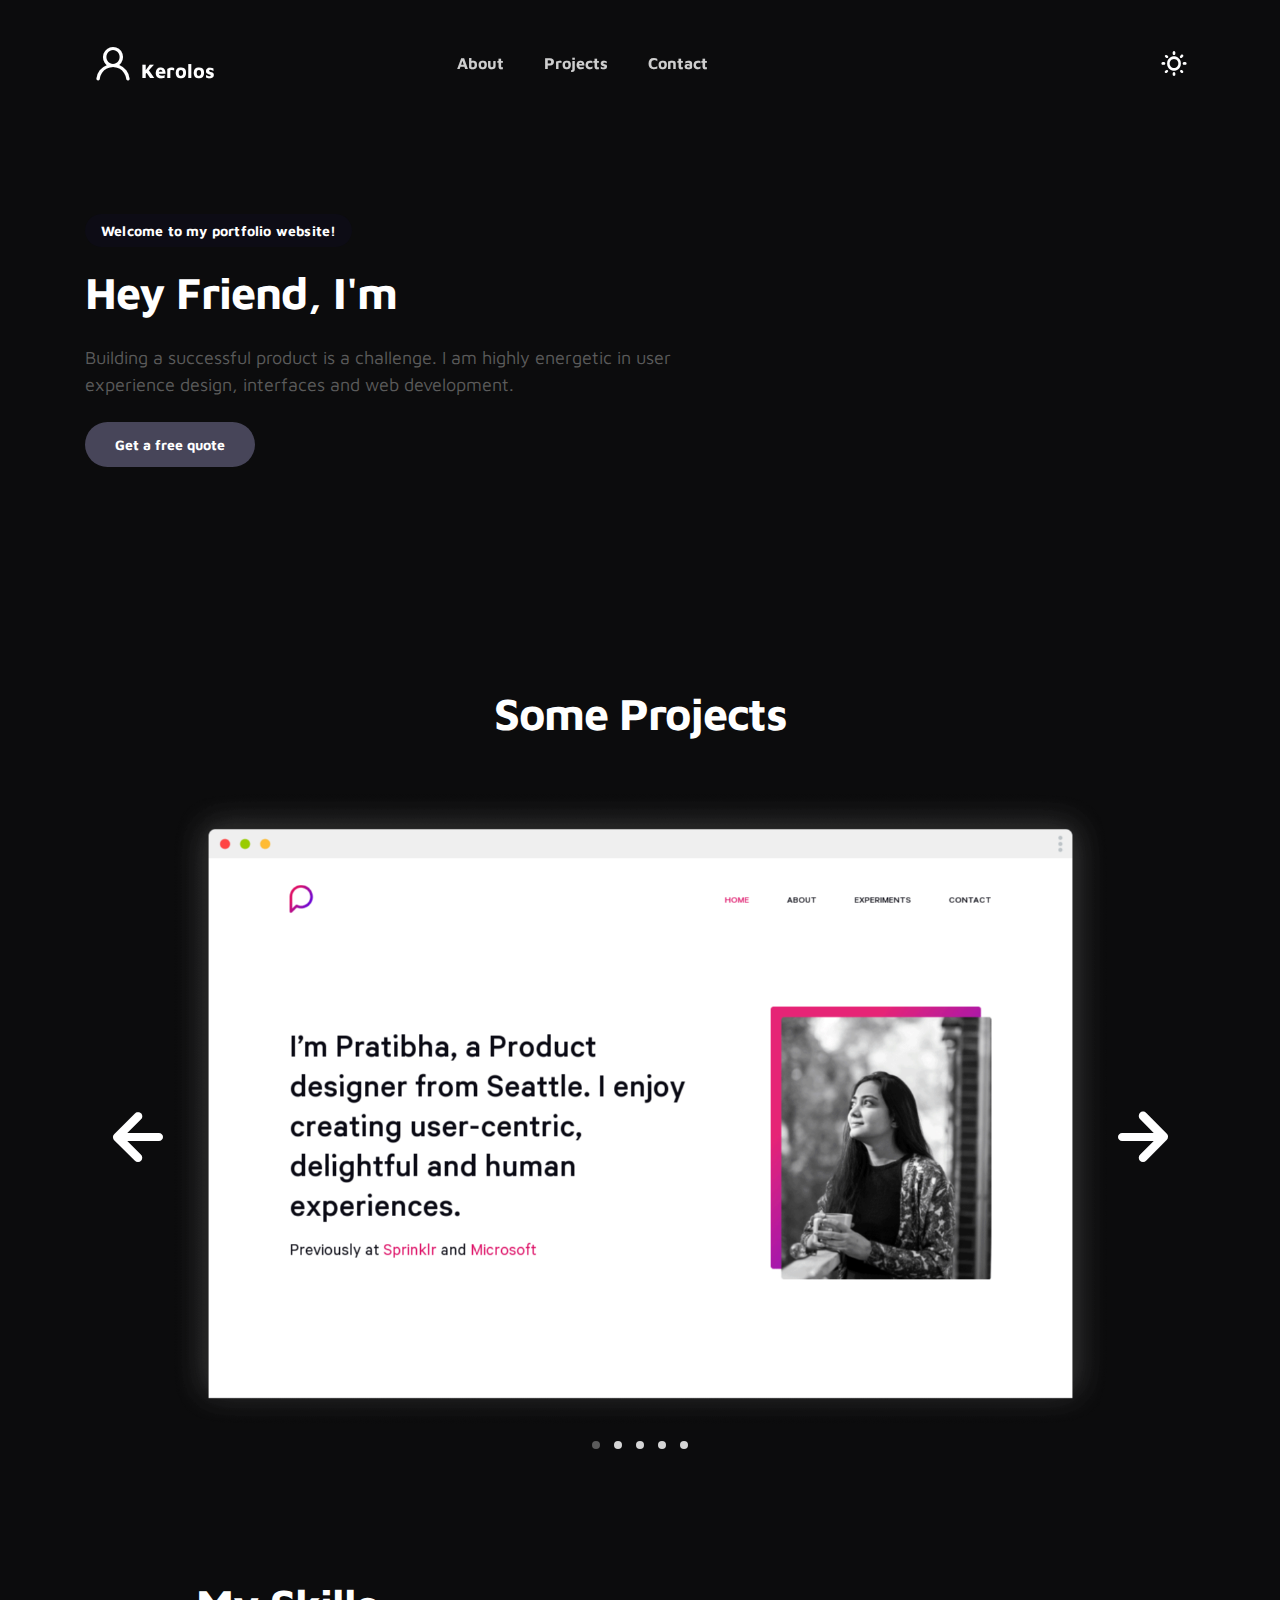
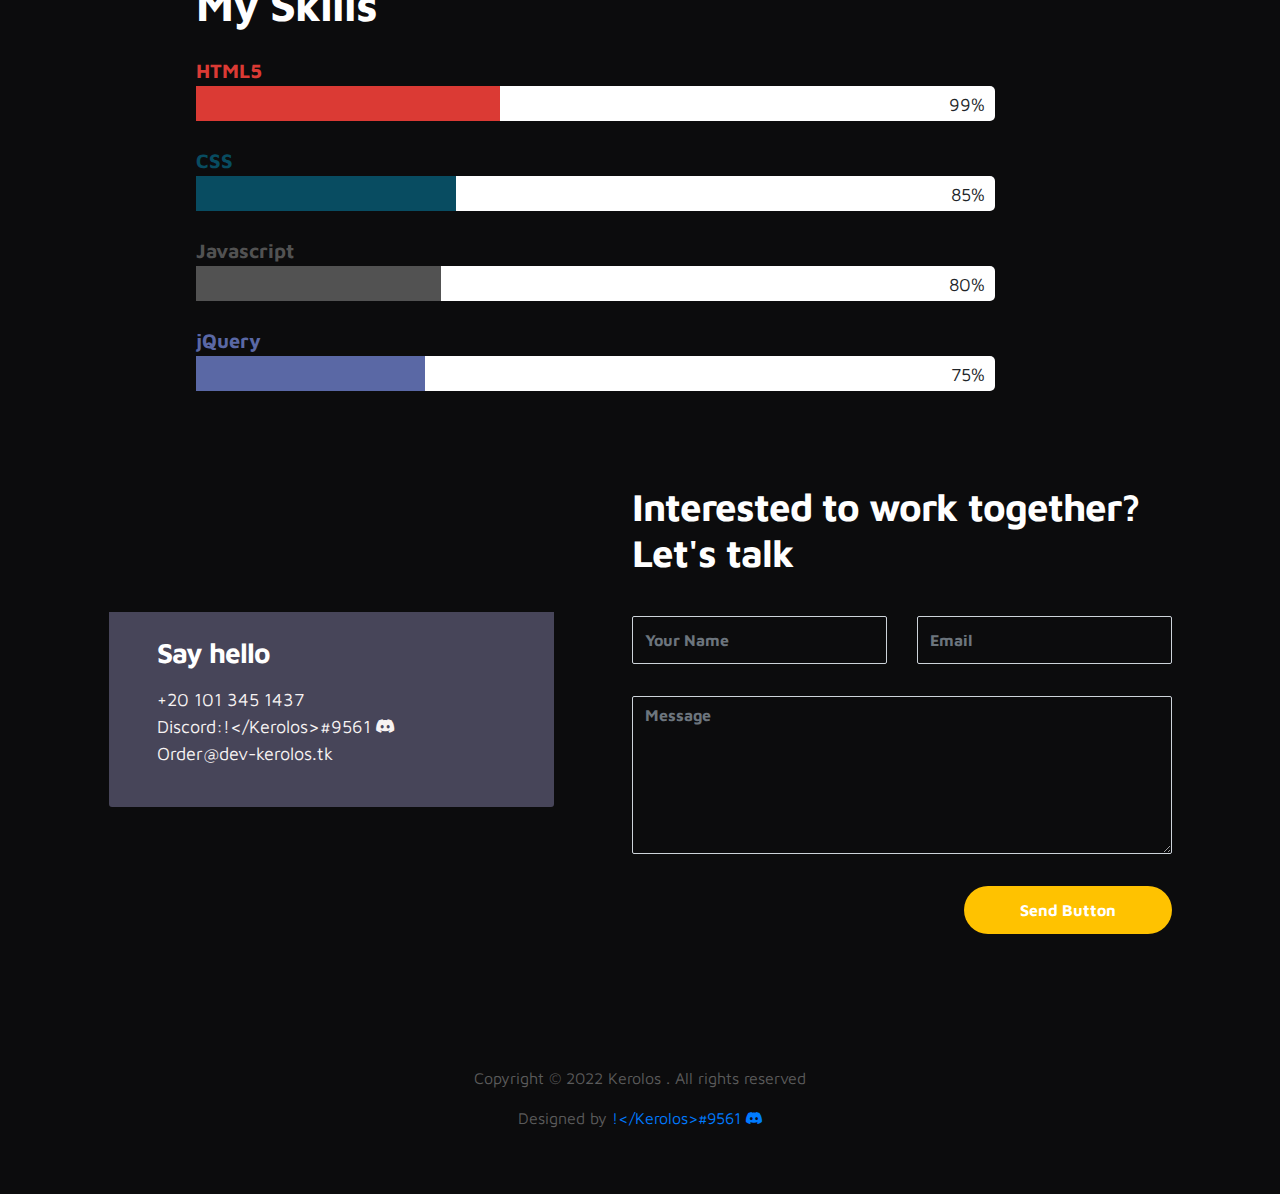
==== index.html @ 307e4003 "Add files via upload" ====
<!doctype html>
<html lang="en">

  <head>
    <meta charset="utf-8">
    <meta name="viewport" content="width=device-width, initial-scale=1, shrink-to-fit=no">
    <meta name="description" content="">
    <meta name="author" content="">

    <title>Dev | kerolos</title>

    <link rel="stylesheet" href="css/bootstrap.min.css">
    <link rel="stylesheet" href="css/unicons.css">
    <link rel="stylesheet" href="css/owl.carousel.min.css">
    <link rel="stylesheet" href="css/owl.theme.default.min.css">
    <link rel="stylesheet" href="https://cdn.jsdelivr.net/npm/bootstrap-icons@1.8.1/font/bootstrap-icons.css">

    <!-- MAIN STYLE -->
    <link rel="stylesheet" href="css/tooplate-style.css">

    <!--

Tooplate 2115 Marvel

https://www.tooplate.com/view/2115-marvel

-->
  </head>

  <body class="dark-mode">

    <!-- MENU -->
    <nav class="navbar navbar-expand-sm navbar-light">
      <div class="container">
        <a class="navbar-brand" href="index.html"><i class='uil uil-user'></i><span>Kerolos</span></a>

        <button class="navbar-toggler" type="button" data-toggle="collapse" data-target="#navbarNav"
          aria-controls="navbarNav" aria-expanded="false" aria-label="Toggle navigation">
          <span class="navbar-toggler-icon"></span>
          <span class="navbar-toggler-icon"></span>
          <span class="navbar-toggler-icon"></span>
        </button>

        <div class="collapse navbar-collapse" id="navbarNav">
          <ul class="navbar-nav mx-auto">
            <li class="nav-item">
              <a href="#about" class="nav-link"><span data-hover="About">About</span></a>
            </li>
            <li class="nav-item">
              <a href="#project" class="nav-link"><span data-hover="Projects">Projects</span></a>
            </li>
            <li class="nav-item">
              <a href="#contact" class="nav-link"><span data-hover="Contact">Contact</span></a>
            </li>
          </ul>

          <ul class="navbar-nav ml-lg-auto">
            <div class="ml-lg-4">
              <div class="color-mode d-lg-flex justify-content-center align-items-center">
                <i class="color-mode-icon active"></i>

              </div>
            </div>
          </ul>
        </div>
      </div>
    </nav>

    <!-- ABOUT -->
    <section class="about full-screen d-lg-flex justify-content-center align-items-center" id="about">
      <div class="container">
        <div class="row">

          <div class="col-lg-7 col-md-12 col-12 d-flex align-items-center">
            <div class="about-text">
              <small class="small-text">Welcome to <span class="mobile-block">my portfolio website!</span></small>
              <h1 class="animated animated-text">
                <span class="mr-2">Hey Friend, I'm</span>
                <div class="animated-info">
                  <span class="animated-item">Kerolos</span>
                  <span class="animated-item">Web Designer</span>
                  <span class="animated-item">UI Specialist</span>
                </div>
              </h1>

              <p>Building a successful product is a challenge. I am highly energetic in user experience design,
                interfaces and web development.</p>

              <div class="custom-btn-group mt-4">
                <a hidden href="#" class="btn mr-lg-2 custom-btn"><i class='uil uil-file-alt'></i> Download Resume</a>
                <a href="#contact" class="btn custom-btn custom-btn-bg custom-btn-link">Get a free quote</a>
              </div>
            </div>
          </div>

          <div class="col-lg-5 col-md-12 col-12">
            <div class="about-image svg">
              <img hidden src="images/undraw/undraw_software_engineer_lvl5.svg" class="img-fluid" alt="svg image">
            </div>
          </div>

        </div>
      </div>
    </section>

    <!-- PROJECTS -->
    <section class="project py-5" id="project">
      <div class="container">

        <div class="row">
          <div class="col-lg-11 text-center mx-auto col-12">

            <div class="col-lg-8 mx-auto">
              <h1>Some Projects </h1>
            </div>

            <div class="owl-carousel owl-theme">
              <div class="item">
                <div class="project-info">
                  <img src="images/project/project-image01.png" class="img-fluid" alt="project image">
                </div>
              </div>

              <div class="item">
                <div class="project-info">
                  <img src="images/project/project-image02.png" class="img-fluid" alt="project image">
                </div>
              </div>

              <div class="item">
                <div class="project-info">
                  <img src="images/project/project-image03.png" class="img-fluid" alt="project image">
                </div>
              </div>

              <div class="item">
                <div class="project-info">
                  <img src="images/project/project-image04.png" class="img-fluid" alt="project image">
                </div>
              </div>

              <div class="item">
                <div class="project-info">
                  <img src="images/project/project-image05.png" class="img-fluid" alt="project image">
                </div>
              </div>
            </div>

          </div>
        </div>
      </div>
    </section>

    <!-- FEATURES -->

    <!--STATS-->
    <div class="container">
      <h1 class="my-skills center" id="Skills">My Skills</h1>
      <div class="bar-1">
        <div class="title">HTML5</div>
        <div class="bar" data-width="99%">
          <div class="bar-inner">

          </div>
          <div class="bar-percent">99%</div>
        </div>
      </div>
      <div class="bar-1">
        <div class="title" style="color: #084c61;">CSS</div>
        <div class="bar" data-width="85%">
          <div class="bar-inner" style="background: #084c61;">

          </div>
          <div class="bar-percent">85%</div>
        </div>

      </div>
      <div class="bar-1">
        <div class="title" style="color: #525252;">Javascript</div>
        <div class="bar" data-width="80%">
          <div class="bar-inner" style="background: #525252;">

          </div>
          <div class="bar-percent">80%</div>
        </div>
      </div>
      <div class="bar-1">
        <div class="title" style="color: #5a68a5">jQuery</div>
        <div class="bar" data-width="75%">
          <div class="bar-inner" style="background: #5a68a5;">

          </div>
          <div class="bar-percent">75%</div>
        </div>
      </div>
    </div>


    <!-- CONTACT -->
    <section class="contact py-5" id="contact">
      <div class="container">
        <div class="row" id="fixed">

          <div class="col-lg-5 mr-lg-5 col-12">
            <div class="google-map w-100" hidden>
              <iframe
                src="https://www.google.com/maps/embed?pb=!1m18!1m12!1m3!1d12088.558402180099!2d-73.99373482142036!3d40.75895421922642!2m3!1f0!2f0!3f0!3m2!1i1024!2i768!4f13.1!3m3!1m2!1s0x89c25855b8fb3083%3A0xa0f9aef176042a5c!2sTheater+District%2C+New+York%2C+NY%2C+USA!5e0!3m2!1sen!2smm!4v1549875377188"
                width="400" height="300" frameborder="0" style="border:0" allowfullscreen></iframe>
            </div>

            <div class="contact-info d-flex justify-content-between align-items-center py-4 px-lg-5">
              <div class="contact-info-item">
                <h3 class="mb-3 text-white">Say hello</h3>
                <p class="footer-text mb-0">+20 101 345 1437</p>
                <p class="footer-text mb-0">Discord:!&lt;/Kerolos&gt;#9561 <a href="#footer"><i
                      class="bi bi-discord"></i></a>
                </p>
                <p><a href="mailto:Order@dev-kerolos.tk">Order@dev-kerolos.tk</a></p>
              </div>

              <ul class="social-links" hidden>
                <li><a href="#" class="uil uil-dribbble" data-toggle="tooltip" data-placement="left"
                    title="Dribbble"></a></li>
                <li><a href="#" class="uil uil-instagram" data-toggle="tooltip" data-placement="left"
                    title="Instagram"></a></li>
                <li><a href="#" class="uil uil-youtube" data-toggle="tooltip" data-placement="left" title="Youtube"></a>
                </li>
              </ul>
            </div>
          </div>

          <div class="col-lg-6 col-12">
            <div class="contact-form">
              <h2 class="mb-4">Interested to work together? Let's talk</h2>

              <form action="" method="get">
                <div class="row">
                  <div class="col-lg-6 col-12">
                    <input type="text" class="form-control" name="name" placeholder="Your Name" id="name">
                  </div>

                  <div class="col-lg-6 col-12">
                    <input type="email" class="form-control" name="email" placeholder="Email" id="email">
                  </div>

                  <div class="col-12">
                    <textarea name="message" rows="6" class="form-control" id="message"
                      placeholder="Message"></textarea>
                  </div>

                  <div class="ml-lg-auto col-lg-5 col-12">
                    <input type="submit" class="form-control submit-btn" value="Send Button">
                  </div>
                </div>
              </form>
            </div>
          </div>

        </div>
      </div>
    </section>

    <!-- FOOTER -->
    <footer class="footer py-5" id="footer">
      <div class="container">
        <div class="row">

          <div class="col-lg-12 col-12">
            <p class="copyright-text text-center">Copyright &copy; 2022 Kerolos . All rights reserved</p>
            <p title="Discord" class="copyright-text text-center">Designed by <a rel="nofollow" class="copy"
                href="#Skills">!&lt;/Kerolos&gt;#9561 <i class="bi bi-discord"></i> </a></p>

          </div>

        </div>
      </div>
    </footer>

    <script src="js/jquery-3.3.1.min.js"></script>
    <script src="js/popper.min.js"></script>
    <script src="js/bootstrap.min.js"></script>
    <script src="js/Headroom.js"></script>
    <script src="js/jQuery.headroom.js"></script>
    <script src="js/owl.carousel.min.js"></script>
    <script src="js/smoothscroll.js"></script>
    <script src="js/custom.js"></script>

  </body>

</html>
---- css/unicons.css ----
@font-face {
  font-family: 'unicons';
  src: url('../font/unicons.eot?42479262');
  src: url('../font/unicons.eot?42479262#iefix') format('embedded-opentype'),
       url('../font/unicons.woff2?42479262') format('woff2'),
       url('../font/unicons.woff?42479262') format('woff'),
       url('../font/unicons.ttf?42479262') format('truetype'),
       url('../font/unicons.svg?42479262#unicons') format('svg');
  font-weight: normal;
  font-style: normal;
}
/* Chrome hack: SVG is rendered more smooth in Windozze. 100% magic, uncomment if you need it. */
/* Note, that will break hinting! In other OS-es font will be not as sharp as it could be */
/*
@media screen and (-webkit-min-device-pixel-ratio:0) {
  @font-face {
    font-family: 'unicons';
    src: url('../font/unicons.svg?42479262#unicons') format('svg');
  }
}
*/
 
 [class^="uil-"]:before, [class*=" uil-"]:before {
  font-family: "unicons";
  font-style: normal;
  font-weight: normal;
  speak: none;
 
  display: inline-block;
  text-decoration: inherit;
  width: 1em;
  margin-right: .2em;
  text-align: center;
  /* opacity: .8; */
 
  /* For safety - reset parent styles, that can break glyph codes*/
  font-variant: normal;
  text-transform: none;
 
  /* fix buttons height, for twitter bootstrap */
  line-height: 1em;
 
  /* Animation center compensation - margins should be symmetric */
  /* remove if not needed */
  margin-left: .2em;
 
  /* you can be more comfortable with increased icons size */
  /* font-size: 120%; */
 
  /* Font smoothing. That was taken from TWBS */
  -webkit-font-smoothing: antialiased;
  -moz-osx-font-smoothing: grayscale;
 
  /* Uncomment for 3D effect */
  /* text-shadow: 1px 1px 1px rgba(127, 127, 127, 0.3); */
}
 
.uil-abacus:before { content: '\e800'; } /* '' */
.uil-accessible-icon-alt:before { content: '\e801'; } /* '' */
.uil-adjust-alt:before { content: '\e802'; } /* '' */
.uil-adjust-circle:before { content: '\e803'; } /* '' */
.uil-adjust-half:before { content: '\e804'; } /* '' */
.uil-adjust:before { content: '\e805'; } /* '' */
.uil-airplay:before { content: '\e806'; } /* '' */
.uil-align-alt:before { content: '\e807'; } /* '' */
.uil-align-center-alt:before { content: '\e808'; } /* '' */
.uil-align-center-h:before { content: '\e809'; } /* '' */
.uil-align-center-justify:before { content: '\e80a'; } /* '' */
.uil-align-center-v:before { content: '\e80b'; } /* '' */
.uil-align-center:before { content: '\e80c'; } /* '' */
.uil-align-justify:before { content: '\e80d'; } /* '' */
.uil-align-left-justify:before { content: '\e80e'; } /* '' */
.uil-align-left:before { content: '\e80f'; } /* '' */
.uil-align-letter-right:before { content: '\e810'; } /* '' */
.uil-align-right-justify:before { content: '\e811'; } /* '' */
.uil-align-right:before { content: '\e812'; } /* '' */
.uil-align:before { content: '\e813'; } /* '' */
.uil-ambulance:before { content: '\e814'; } /* '' */
.uil-analysis:before { content: '\e815'; } /* '' */
.uil-analytics:before { content: '\e816'; } /* '' */
.uil-anchor:before { content: '\e817'; } /* '' */
.uil-android-phone-slash:before { content: '\e818'; } /* '' */
.uil-angle-double-down:before { content: '\e819'; } /* '' */
.uil-angle-double-left:before { content: '\e81a'; } /* '' */
.uil-angle-double-right:before { content: '\e81b'; } /* '' */
.uil-angle-double-up:before { content: '\e81c'; } /* '' */
.uil-angle-down:before { content: '\e81d'; } /* '' */
.uil-angle-left:before { content: '\e81e'; } /* '' */
.uil-angle-right-b:before { content: '\e81f'; } /* '' */
.uil-angle-right:before { content: '\e820'; } /* '' */
.uil-angle-up:before { content: '\e821'; } /* '' */
.uil-annoyed-alt:before { content: '\e822'; } /* '' */
.uil-annoyed:before { content: '\e823'; } /* '' */
.uil-apps:before { content: '\e824'; } /* '' */
.uil-archive-alt:before { content: '\e825'; } /* '' */
.uil-archive:before { content: '\e826'; } /* '' */
.uil-arrow-break:before { content: '\e827'; } /* '' */
.uil-arrow-circle-down:before { content: '\e828'; } /* '' */
.uil-arrow-circle-left:before { content: '\e829'; } /* '' */
.uil-arrow-circle-right:before { content: '\e82a'; } /* '' */
.uil-arrow-circle-up:before { content: '\e82b'; } /* '' */
.uil-arrow-compress-h:before { content: '\e82c'; } /* '' */
.uil-arrow-down-left:before { content: '\e82d'; } /* '' */
.uil-arrow-down-right:before { content: '\e82e'; } /* '' */
.uil-arrow-down:before { content: '\e82f'; } /* '' */
.uil-arrow-from-right:before { content: '\e830'; } /* '' */
.uil-arrow-from-top:before { content: '\e831'; } /* '' */
.uil-arrow-growth:before { content: '\e832'; } /* '' */
.uil-arrow-left:before { content: '\e833'; } /* '' */
.uil-arrow-random:before { content: '\e834'; } /* '' */
.uil-arrow-resize-diagonal:before { content: '\e835'; } /* '' */
.uil-arrow-right:before { content: '\e836'; } /* '' */
.uil-arrow-to-bottom:before { content: '\e837'; } /* '' */
.uil-arrow-to-right:before { content: '\e838'; } /* '' */
.uil-arrow-up-left:before { content: '\e839'; } /* '' */
.uil-arrow-up-right:before { content: '\e83a'; } /* '' */
.uil-arrow-up:before { content: '\e83b'; } /* '' */
.uil-arrows-h-alt:before { content: '\e83c'; } /* '' */
.uil-arrows-h:before { content: '\e83d'; } /* '' */
.uil-arrows-left-down:before { content: '\e83e'; } /* '' */
.uil-arrows-maximize:before { content: '\e83f'; } /* '' */
.uil-arrows-merge:before { content: '\e840'; } /* '' */
.uil-arrows-resize-h:before { content: '\e841'; } /* '' */
.uil-arrows-resize-v:before { content: '\e842'; } /* '' */
.uil-arrows-resize:before { content: '\e843'; } /* '' */
.uil-arrows-right-down:before { content: '\e844'; } /* '' */
.uil-arrows-shrink-h:before { content: '\e845'; } /* '' */
.uil-arrows-shrink-v:before { content: '\e846'; } /* '' */
.uil-arrows-up-right:before { content: '\e847'; } /* '' */
.uil-arrows-v-alt:before { content: '\e848'; } /* '' */
.uil-arrows-v:before { content: '\e849'; } /* '' */
.uil-at:before { content: '\e84a'; } /* '' */
.uil-atm-card:before { content: '\e84b'; } /* '' */
.uil-atom:before { content: '\e84c'; } /* '' */
.uil-auto-flash:before { content: '\e84d'; } /* '' */
.uil-award-alt:before { content: '\e84e'; } /* '' */
.uil-award:before { content: '\e84f'; } /* '' */
.uil-baby-carriage:before { content: '\e850'; } /* '' */
.uil-backpack:before { content: '\e851'; } /* '' */
.uil-backspace:before { content: '\e852'; } /* '' */
.uil-backward:before { content: '\e853'; } /* '' */
.uil-bag-alt:before { content: '\e854'; } /* '' */
.uil-bag-slash:before { content: '\e855'; } /* '' */
.uil-bag:before { content: '\e856'; } /* '' */
.uil-ball:before { content: '\e857'; } /* '' */
.uil-ban:before { content: '\e858'; } /* '' */
.uil-bars:before { content: '\e859'; } /* '' */
.uil-basketball-hoop:before { content: '\e85a'; } /* '' */
.uil-basketball:before { content: '\e85b'; } /* '' */
.uil-battery-bolt:before { content: '\e85c'; } /* '' */
.uil-battery-empty:before { content: '\e85d'; } /* '' */
.uil-bed-double:before { content: '\e85e'; } /* '' */
.uil-bed:before { content: '\e85f'; } /* '' */
.uil-bell-school:before { content: '\e860'; } /* '' */
.uil-bell-slash:before { content: '\e861'; } /* '' */
.uil-bill:before { content: '\e862'; } /* '' */
.uil-bitcoin-circle:before { content: '\e863'; } /* '' */
.uil-bitcoin:before { content: '\e864'; } /* '' */
.uil-bluetooth-b:before { content: '\e865'; } /* '' */
.uil-bolt-alt:before { content: '\e866'; } /* '' */
.uil-bolt-slash:before { content: '\e867'; } /* '' */
.uil-bolt:before { content: '\e868'; } /* '' */
.uil-book-alt:before { content: '\e869'; } /* '' */
.uil-book-medical:before { content: '\e86a'; } /* '' */
.uil-book-open:before { content: '\e86b'; } /* '' */
.uil-book-reader:before { content: '\e86c'; } /* '' */
.uil-book:before { content: '\e86d'; } /* '' */
.uil-bookmark-full:before { content: '\e86e'; } /* '' */
.uil-bookmark:before { content: '\e86f'; } /* '' */
.uil-books:before { content: '\e870'; } /* '' */
.uil-boombox:before { content: '\e871'; } /* '' */
.uil-border-alt:before { content: '\e872'; } /* '' */
.uil-border-bottom:before { content: '\e873'; } /* '' */
.uil-border-clear:before { content: '\e874'; } /* '' */
.uil-border-horizontal:before { content: '\e875'; } /* '' */
.uil-border-inner:before { content: '\e876'; } /* '' */
.uil-border-left:before { content: '\e877'; } /* '' */
.uil-border-out:before { content: '\e878'; } /* '' */
.uil-border-right:before { content: '\e879'; } /* '' */
.uil-border-top:before { content: '\e87a'; } /* '' */
.uil-border-vertical:before { content: '\e87b'; } /* '' */
.uil-box:before { content: '\e87c'; } /* '' */
.uil-briefcase-alt:before { content: '\e87d'; } /* '' */
.uil-briefcase:before { content: '\e87e'; } /* '' */
.uil-bright:before { content: '\e87f'; } /* '' */
.uil-brightness-empty:before { content: '\e880'; } /* '' */
.uil-brightness-half:before { content: '\e881'; } /* '' */
.uil-brightness-low:before { content: '\e882'; } /* '' */
.uil-brightness-minus:before { content: '\e883'; } /* '' */
.uil-brightness-plus:before { content: '\e884'; } /* '' */
.uil-brightness:before { content: '\e885'; } /* '' */
.uil-bring-bottom:before { content: '\e886'; } /* '' */
.uil-bring-front:before { content: '\e887'; } /* '' */
.uil-brush-alt:before { content: '\e888'; } /* '' */
.uil-bug:before { content: '\e889'; } /* '' */
.uil-building:before { content: '\e88a'; } /* '' */
.uil-bullseye:before { content: '\e88b'; } /* '' */
.uil-bus-alt:before { content: '\e88c'; } /* '' */
.uil-bus-school:before { content: '\e88d'; } /* '' */
.uil-bus:before { content: '\e88e'; } /* '' */
.uil-calcualtor:before { content: '\e88f'; } /* '' */
.uil-calculator-alt:before { content: '\e890'; } /* '' */
.uil-calendar-alt:before { content: '\e891'; } /* '' */
.uil-calendar-slash:before { content: '\e892'; } /* '' */
.uil-calender:before { content: '\e893'; } /* '' */
.uil-calling:before { content: '\e894'; } /* '' */
.uil-camera-plus:before { content: '\e895'; } /* '' */
.uil-camera-slash:before { content: '\e896'; } /* '' */
.uil-camera:before { content: '\e897'; } /* '' */
.uil-cancel:before { content: '\e898'; } /* '' */
.uil-capsule:before { content: '\e899'; } /* '' */
.uil-capture:before { content: '\e89a'; } /* '' */
.uil-car-sideview:before { content: '\e89b'; } /* '' */
.uil-car-slash:before { content: '\e89c'; } /* '' */
.uil-car-wash:before { content: '\e89d'; } /* '' */
.uil-car:before { content: '\e89e'; } /* '' */
.uil-card-atm:before { content: '\e89f'; } /* '' */
.uil-caret-right:before { content: '\e8a0'; } /* '' */
.uil-cart:before { content: '\e8a1'; } /* '' */
.uil-cell:before { content: '\e8a2'; } /* '' */
.uil-celsius:before { content: '\e8a3'; } /* '' */
.uil-chart-bar-alt:before { content: '\e8a4'; } /* '' */
.uil-chart-bar:before { content: '\e8a5'; } /* '' */
.uil-chart-down:before { content: '\e8a6'; } /* '' */
.uil-chart-growth-alt:before { content: '\e8a7'; } /* '' */
.uil-chart-growth:before { content: '\e8a8'; } /* '' */
.uil-chart-line:before { content: '\e8a9'; } /* '' */
.uil-chart-pie-alt:before { content: '\e8aa'; } /* '' */
.uil-chart-pie:before { content: '\e8ab'; } /* '' */
.uil-chart:before { content: '\e8ac'; } /* '' */
.uil-chat-bubble-user:before { content: '\e8ad'; } /* '' */
.uil-chat-info:before { content: '\e8ae'; } /* '' */
.uil-chat:before { content: '\e8af'; } /* '' */
.uil-check-circle:before { content: '\e8b0'; } /* '' */
.uil-check-square:before { content: '\e8b1'; } /* '' */
.uil-check:before { content: '\e8b2'; } /* '' */
.uil-circle-layer:before { content: '\e8b3'; } /* '' */
.uil-circle:before { content: '\e8b4'; } /* '' */
.uil-circuit:before { content: '\e8b5'; } /* '' */
.uil-clapper-board:before { content: '\e8b6'; } /* '' */
.uil-clipboard-alt:before { content: '\e8b7'; } /* '' */
.uil-clipboard-blank:before { content: '\e8b8'; } /* '' */
.uil-clipboard-notes:before { content: '\e8b9'; } /* '' */
.uil-clipboard:before { content: '\e8ba'; } /* '' */
.uil-clock-eight:before { content: '\e8bb'; } /* '' */
.uil-clock-five:before { content: '\e8bc'; } /* '' */
.uil-clock-nine:before { content: '\e8bd'; } /* '' */
.uil-clock-seven:before { content: '\e8be'; } /* '' */
.uil-clock-ten:before { content: '\e8bf'; } /* '' */
.uil-clock-three:before { content: '\e8c0'; } /* '' */
.uil-clock-two:before { content: '\e8c1'; } /* '' */
.uil-clock:before { content: '\e8c2'; } /* '' */
.uil-closed-captioning:before { content: '\e8c3'; } /* '' */
.uil-cloud-block:before { content: '\e8c4'; } /* '' */
.uil-cloud-bookmark:before { content: '\e8c5'; } /* '' */
.uil-cloud-check:before { content: '\e8c6'; } /* '' */
.uil-cloud-computing:before { content: '\e8c7'; } /* '' */
.uil-cloud-data-connection:before { content: '\e8c8'; } /* '' */
.uil-cloud-database-tree:before { content: '\e8c9'; } /* '' */
.uil-cloud-download:before { content: '\e8ca'; } /* '' */
.uil-cloud-drizzle:before { content: '\e8cb'; } /* '' */
.uil-cloud-exclamation:before { content: '\e8cc'; } /* '' */
.uil-cloud-hail:before { content: '\e8cd'; } /* '' */
.uil-cloud-heart:before { content: '\e8ce'; } /* '' */
.uil-cloud-info:before { content: '\e8cf'; } /* '' */
.uil-cloud-lock:before { content: '\e8d0'; } /* '' */
.uil-cloud-meatball:before { content: '\e8d1'; } /* '' */
.uil-cloud-moon-hail:before { content: '\e8d2'; } /* '' */
.uil-cloud-moon-meatball:before { content: '\e8d3'; } /* '' */
.uil-cloud-moon-rain:before { content: '\e8d4'; } /* '' */
.uil-cloud-moon-showers:before { content: '\e8d5'; } /* '' */
.uil-cloud-moon:before { content: '\e8d6'; } /* '' */
.uil-cloud-question:before { content: '\e8d7'; } /* '' */
.uil-cloud-rain-sun:before { content: '\e8d8'; } /* '' */
.uil-cloud-rain:before { content: '\e8d9'; } /* '' */
.uil-cloud-redo:before { content: '\e8da'; } /* '' */
.uil-cloud-set:before { content: '\e8db'; } /* '' */
.uil-cloud-share:before { content: '\e8dc'; } /* '' */
.uil-cloud-shield:before { content: '\e8dd'; } /* '' */
.uil-cloud-showers-alt:before { content: '\e8de'; } /* '' */
.uil-cloud-showers-heavy:before { content: '\e8df'; } /* '' */
.uil-cloud-showers:before { content: '\e8e0'; } /* '' */
.uil-cloud-slash:before { content: '\e8e1'; } /* '' */
.uil-cloud-sun-hail:before { content: '\e8e2'; } /* '' */
.uil-cloud-sun-meatball:before { content: '\e8e3'; } /* '' */
.uil-cloud-sun-rain-alt:before { content: '\e8e4'; } /* '' */
.uil-cloud-sun-rain:before { content: '\e8e5'; } /* '' */
.uil-cloud-sun-tear:before { content: '\e8e6'; } /* '' */
.uil-cloud-sun:before { content: '\e8e7'; } /* '' */
.uil-cloud-times:before { content: '\e8e8'; } /* '' */
.uil-cloud-unlock:before { content: '\e8e9'; } /* '' */
.uil-cloud-upload:before { content: '\e8ea'; } /* '' */
.uil-cloud-wifi:before { content: '\e8eb'; } /* '' */
.uil-cloud-wind:before { content: '\e8ec'; } /* '' */
.uil-cloud:before { content: '\e8ed'; } /* '' */
.uil-clouds:before { content: '\e8ee'; } /* '' */
.uil-club:before { content: '\e8ef'; } /* '' */
.uil-code:before { content: '\e8f0'; } /* '' */
.uil-coffee:before { content: '\e8f1'; } /* '' */
.uil-cog:before { content: '\e8f2'; } /* '' */
.uil-coins:before { content: '\e8f3'; } /* '' */
.uil-columns:before { content: '\e8f4'; } /* '' */
.uil-comment-alt-block:before { content: '\e8f5'; } /* '' */
.uil-comment-alt-chart-lines:before { content: '\e8f6'; } /* '' */
.uil-comment-alt-check:before { content: '\e8f7'; } /* '' */
.uil-comment-alt-dots:before { content: '\e8f8'; } /* '' */
.uil-comment-alt-download:before { content: '\e8f9'; } /* '' */
.uil-comment-alt-edit:before { content: '\e8fa'; } /* '' */
.uil-comment-alt-exclamation:before { content: '\e8fb'; } /* '' */
.uil-comment-alt-heart:before { content: '\e8fc'; } /* '' */
.uil-comment-alt-image:before { content: '\e8fd'; } /* '' */
.uil-comment-alt-info:before { content: '\e8fe'; } /* '' */
.uil-comment-alt-lines:before { content: '\e8ff'; } /* '' */
.uil-comment-alt-lock:before { content: '\e900'; } /* '' */
.uil-comment-alt-medical:before { content: '\e901'; } /* '' */
.uil-comment-alt-message:before { content: '\e902'; } /* '' */
.uil-comment-alt-notes:before { content: '\e903'; } /* '' */
.uil-comment-alt-plus:before { content: '\e904'; } /* '' */
.uil-comment-alt-question:before { content: '\e905'; } /* '' */
.uil-comment-alt-redo:before { content: '\e906'; } /* '' */
.uil-comment-alt-search:before { content: '\e907'; } /* '' */
.uil-comment-alt-share:before { content: '\e908'; } /* '' */
.uil-comment-alt-shield:before { content: '\e909'; } /* '' */
.uil-comment-alt-upload:before { content: '\e90a'; } /* '' */
.uil-comment-alt-verify:before { content: '\e90b'; } /* '' */
.uil-comment-alt:before { content: '\e90c'; } /* '' */
.uil-comment-block:before { content: '\e90d'; } /* '' */
.uil-comment-chart-line:before { content: '\e90e'; } /* '' */
.uil-comment-check:before { content: '\e90f'; } /* '' */
.uil-comment-dots:before { content: '\e910'; } /* '' */
.uil-comment-download:before { content: '\e911'; } /* '' */
.uil-comment-edit:before { content: '\e912'; } /* '' */
.uil-comment-exclamation:before { content: '\e913'; } /* '' */
.uil-comment-heart:before { content: '\e914'; } /* '' */
.uil-comment-image:before { content: '\e915'; } /* '' */
.uil-comment-info-alt:before { content: '\e916'; } /* '' */
.uil-comment-info:before { content: '\e917'; } /* '' */
.uil-comment-lines:before { content: '\e918'; } /* '' */
.uil-comment-lock:before { content: '\e919'; } /* '' */
.uil-comment-medical:before { content: '\e91a'; } /* '' */
.uil-comment-message:before { content: '\e91b'; } /* '' */
.uil-comment-notes:before { content: '\e91c'; } /* '' */
.uil-comment-plus:before { content: '\e91d'; } /* '' */
.uil-comment-question:before { content: '\e91e'; } /* '' */
.uil-comment-redo:before { content: '\e91f'; } /* '' */
.uil-comment-search:before { content: '\e920'; } /* '' */
.uil-comment-share:before { content: '\e921'; } /* '' */
.uil-comment-shield:before { content: '\e922'; } /* '' */
.uil-comment-slash:before { content: '\e923'; } /* '' */
.uil-comment-upload:before { content: '\e924'; } /* '' */
.uil-comment-verify:before { content: '\e925'; } /* '' */
.uil-comment:before { content: '\e926'; } /* '' */
.uil-comments-alt:before { content: '\e927'; } /* '' */
.uil-comments:before { content: '\e928'; } /* '' */
.uil-commnet-alt-slash:before { content: '\e929'; } /* '' */
.uil-compact-disc:before { content: '\e92a'; } /* '' */
.uil-compass:before { content: '\e92b'; } /* '' */
.uil-compress-alt-left:before { content: '\e92c'; } /* '' */
.uil-compress-alt:before { content: '\e92d'; } /* '' */
.uil-compress-arrows:before { content: '\e92e'; } /* '' */
.uil-compress-lines:before { content: '\e92f'; } /* '' */
.uil-compress-point:before { content: '\e930'; } /* '' */
.uil-compress-v:before { content: '\e931'; } /* '' */
.uil-compress:before { content: '\e932'; } /* '' */
.uil-computer-mouse:before { content: '\e933'; } /* '' */
.uil-confused:before { content: '\e934'; } /* '' */
.uil-constructor:before { content: '\e935'; } /* '' */
.uil-copy-alt:before { content: '\e936'; } /* '' */
.uil-copy-landscape:before { content: '\e937'; } /* '' */
.uil-copy:before { content: '\e938'; } /* '' */
.uil-copyright:before { content: '\e939'; } /* '' */
.uil-corner-down-left:before { content: '\e93a'; } /* '' */
.uil-corner-down-right-alt:before { content: '\e93b'; } /* '' */
.uil-corner-down-right:before { content: '\e93c'; } /* '' */
.uil-corner-left-down:before { content: '\e93d'; } /* '' */
.uil-corner-right-down:before { content: '\e93e'; } /* '' */
.uil-corner-up-left-alt:before { content: '\e93f'; } /* '' */
.uil-corner-up-left:before { content: '\e940'; } /* '' */
.uil-corner-up-right-alt:before { content: '\e941'; } /* '' */
.uil-corner-up-right:before { content: '\e942'; } /* '' */
.uil-creative-commons-pd-alt:before { content: '\e943'; } /* '' */
.uil-creative-commons-pd:before { content: '\e944'; } /* '' */
.uil-crockery:before { content: '\e945'; } /* '' */
.uil-crop-alt-rotate-left:before { content: '\e946'; } /* '' */
.uil-crop-alt-rotate-right:before { content: '\e947'; } /* '' */
.uil-crop-alt:before { content: '\e948'; } /* '' */
.uil-crosshair-alt:before { content: '\e949'; } /* '' */
.uil-crosshair:before { content: '\e94a'; } /* '' */
.uil-crosshairs:before { content: '\e94b'; } /* '' */
.uil-cube:before { content: '\e94c'; } /* '' */
.uil-data-sharing:before { content: '\e94d'; } /* '' */
.uil-database-alt:before { content: '\e94e'; } /* '' */
.uil-database:before { content: '\e94f'; } /* '' */
.uil-desert:before { content: '\e950'; } /* '' */
.uil-desktop-alt-slash:before { content: '\e951'; } /* '' */
.uil-desktop-alt:before { content: '\e952'; } /* '' */
.uil-desktop-cloud-alt:before { content: '\e953'; } /* '' */
.uil-desktop-slash:before { content: '\e954'; } /* '' */
.uil-desktop:before { content: '\e955'; } /* '' */
.uil-dialpad-alt:before { content: '\e956'; } /* '' */
.uil-dialpad:before { content: '\e957'; } /* '' */
.uil-diamond:before { content: '\e958'; } /* '' */
.uil-diary-alt:before { content: '\e959'; } /* '' */
.uil-diary:before { content: '\e95a'; } /* '' */
.uil-dice-five:before { content: '\e95b'; } /* '' */
.uil-dice-four:before { content: '\e95c'; } /* '' */
.uil-dice-one:before { content: '\e95d'; } /* '' */
.uil-dice-six:before { content: '\e95e'; } /* '' */
.uil-dice-three:before { content: '\e95f'; } /* '' */
.uil-dice-two:before { content: '\e960'; } /* '' */
.uil-direction:before { content: '\e961'; } /* '' */
.uil-directions:before { content: '\e962'; } /* '' */
.uil-dizzy-meh:before { content: '\e963'; } /* '' */
.uil-dna:before { content: '\e964'; } /* '' */
.uil-document-layout-center:before { content: '\e965'; } /* '' */
.uil-document-layout-left:before { content: '\e966'; } /* '' */
.uil-document-layout-right:before { content: '\e967'; } /* '' */
.uil-document:before { content: '\e968'; } /* '' */
.uil-dollar-alt:before { content: '\e969'; } /* '' */
.uil-dollar-sign-alt:before { content: '\e96a'; } /* '' */
.uil-dollar-sign:before { content: '\e96b'; } /* '' */
.uil-down-arrow:before { content: '\e96c'; } /* '' */
.uil-download-alt:before { content: '\e96d'; } /* '' */
.uil-dribbble:before { content: '\e96e'; } /* '' */
.uil-drill:before { content: '\e96f'; } /* '' */
.uil-dropbox:before { content: '\e970'; } /* '' */
.uil-dumbbell:before { content: '\e971'; } /* '' */
.uil-edit-alt:before { content: '\e972'; } /* '' */
.uil-edit:before { content: '\e973'; } /* '' */
.uil-ellipsis-h:before { content: '\e974'; } /* '' */
.uil-ellipsis-v:before { content: '\e975'; } /* '' */
.uil-emoji:before { content: '\e976'; } /* '' */
.uil-enter:before { content: '\e977'; } /* '' */
.uil-entry:before { content: '\e978'; } /* '' */
.uil-envelope-add:before { content: '\e979'; } /* '' */
.uil-envelope-alt:before { content: '\e97a'; } /* '' */
.uil-envelope-block:before { content: '\e97b'; } /* '' */
.uil-envelope-bookmark:before { content: '\e97c'; } /* '' */
.uil-envelope-check:before { content: '\e97d'; } /* '' */
.uil-envelope-download-alt:before { content: '\e97e'; } /* '' */
.uil-envelope-download:before { content: '\e97f'; } /* '' */
.uil-envelope-edit:before { content: '\e980'; } /* '' */
.uil-envelope-exclamation:before { content: '\e981'; } /* '' */
.uil-envelope-heart:before { content: '\e982'; } /* '' */
.uil-envelope-info:before { content: '\e983'; } /* '' */
.uil-envelope-lock:before { content: '\e984'; } /* '' */
.uil-envelope-minus:before { content: '\e985'; } /* '' */
.uil-envelope-open:before { content: '\e986'; } /* '' */
.uil-envelope-question:before { content: '\e987'; } /* '' */
.uil-envelope-receive:before { content: '\e988'; } /* '' */
.uil-envelope-redo:before { content: '\e989'; } /* '' */
.uil-envelope-search:before { content: '\e98a'; } /* '' */
.uil-envelope-send:before { content: '\e98b'; } /* '' */
.uil-envelope-share:before { content: '\e98c'; } /* '' */
.uil-envelope-shield:before { content: '\e98d'; } /* '' */
.uil-envelope-star:before { content: '\e98e'; } /* '' */
.uil-envelope-times:before { content: '\e98f'; } /* '' */
.uil-envelope-upload-alt:before { content: '\e990'; } /* '' */
.uil-envelope-upload:before { content: '\e991'; } /* '' */
.uil-envelope:before { content: '\e992'; } /* '' */
.uil-envelopes:before { content: '\e993'; } /* '' */
.uil-equal-circle:before { content: '\e994'; } /* '' */
.uil-euro-circle:before { content: '\e995'; } /* '' */
.uil-euro:before { content: '\e996'; } /* '' */
.uil-exchange-alt:before { content: '\e997'; } /* '' */
.uil-exchange:before { content: '\e998'; } /* '' */
.uil-exclamation-circle:before { content: '\e999'; } /* '' */
.uil-exclamation-octagon:before { content: '\e99a'; } /* '' */
.uil-exclamation-triangle:before { content: '\e99b'; } /* '' */
.uil-exclude:before { content: '\e99c'; } /* '' */
.uil-exit:before { content: '\e99d'; } /* '' */
.uil-expand-alt:before { content: '\e99e'; } /* '' */
.uil-expand-arrows-alt:before { content: '\e99f'; } /* '' */
.uil-expand-arrows:before { content: '\e9a0'; } /* '' */
.uil-expand-from-corner:before { content: '\e9a1'; } /* '' */
.uil-expand-left:before { content: '\e9a2'; } /* '' */
.uil-export:before { content: '\e9a3'; } /* '' */
.uil-exposure-alt:before { content: '\e9a4'; } /* '' */
.uil-exposure-increase:before { content: '\e9a5'; } /* '' */
.uil-external-link-alt:before { content: '\e9a6'; } /* '' */
.uil-eye-slash:before { content: '\e9a7'; } /* '' */
.uil-eye:before { content: '\e9a8'; } /* '' */
.uil-facebook:before { content: '\e9a9'; } /* '' */
.uil-fahrenheit:before { content: '\e9aa'; } /* '' */
.uil-fast-mail-alt:before { content: '\e9ab'; } /* '' */
.uil-fast-mail:before { content: '\e9ac'; } /* '' */
.uil-favorite:before { content: '\e9ad'; } /* '' */
.uil-feedback:before { content: '\e9ae'; } /* '' */
.uil-file-alt:before { content: '\e9af'; } /* '' */
.uil-file-blank:before { content: '\e9b0'; } /* '' */
.uil-file-block-alt:before { content: '\e9b1'; } /* '' */
.uil-file-bookmark-alt:before { content: '\e9b2'; } /* '' */
.uil-file-check-alt:before { content: '\e9b3'; } /* '' */
.uil-file-check:before { content: '\e9b4'; } /* '' */
.uil-file-contract-dollar:before { content: '\e9b5'; } /* '' */
.uil-file-copy-alt:before { content: '\e9b6'; } /* '' */
.uil-file-download-alt:before { content: '\e9b7'; } /* '' */
.uil-file-download:before { content: '\e9b8'; } /* '' */
.uil-file-edit-alt:before { content: '\e9b9'; } /* '' */
.uil-file-exclamation-alt:before { content: '\e9ba'; } /* '' */
.uil-file-exclamation:before { content: '\e9bb'; } /* '' */
.uil-file-heart:before { content: '\e9bc'; } /* '' */
.uil-file-info-alt:before { content: '\e9bd'; } /* '' */
.uil-file-landscape-alt:before { content: '\e9be'; } /* '' */
.uil-file-landscape:before { content: '\e9bf'; } /* '' */
.uil-file-lanscape-slash:before { content: '\e9c0'; } /* '' */
.uil-file-lock-alt:before { content: '\e9c1'; } /* '' */
.uil-file-medical-alt:before { content: '\e9c2'; } /* '' */
.uil-file-medical:before { content: '\e9c3'; } /* '' */
.uil-file-minus-alt:before { content: '\e9c4'; } /* '' */
.uil-file-minus:before { content: '\e9c5'; } /* '' */
.uil-file-network:before { content: '\e9c6'; } /* '' */
.uil-file-plus-alt:before { content: '\e9c7'; } /* '' */
.uil-file-plus:before { content: '\e9c8'; } /* '' */
.uil-file-question-alt:before { content: '\e9c9'; } /* '' */
.uil-file-question:before { content: '\e9ca'; } /* '' */
.uil-file-redo-alt:before { content: '\e9cb'; } /* '' */
.uil-file-search-alt:before { content: '\e9cc'; } /* '' */
.uil-file-share-alt:before { content: '\e9cd'; } /* '' */
.uil-file-shield-alt:before { content: '\e9ce'; } /* '' */
.uil-file-slash:before { content: '\e9cf'; } /* '' */
.uil-file-times-alt:before { content: '\e9d0'; } /* '' */
.uil-file-times:before { content: '\e9d1'; } /* '' */
.uil-file-upload-alt:before { content: '\e9d2'; } /* '' */
.uil-file-upload:before { content: '\e9d3'; } /* '' */
.uil-file:before { content: '\e9d4'; } /* '' */
.uil-files-landscapes-alt:before { content: '\e9d5'; } /* '' */
.uil-files-landscapes:before { content: '\e9d6'; } /* '' */
.uil-film:before { content: '\e9d7'; } /* '' */
.uil-filter-slash:before { content: '\e9d8'; } /* '' */
.uil-filter:before { content: '\e9d9'; } /* '' */
.uil-flask-potion:before { content: '\e9da'; } /* '' */
.uil-flask:before { content: '\e9db'; } /* '' */
.uil-flip-h-alt:before { content: '\e9dc'; } /* '' */
.uil-flip-h:before { content: '\e9dd'; } /* '' */
.uil-flip-v-alt:before { content: '\e9de'; } /* '' */
.uil-flip-v:before { content: '\e9df'; } /* '' */
.uil-flower:before { content: '\e9e0'; } /* '' */
.uil-focus-add:before { content: '\e9e1'; } /* '' */
.uil-focus-target:before { content: '\e9e2'; } /* '' */
.uil-focus:before { content: '\e9e3'; } /* '' */
.uil-folder-check:before { content: '\e9e4'; } /* '' */
.uil-folder-download:before { content: '\e9e5'; } /* '' */
.uil-folder-exclamation:before { content: '\e9e6'; } /* '' */
.uil-folder-heart:before { content: '\e9e7'; } /* '' */
.uil-folder-info:before { content: '\e9e8'; } /* '' */
.uil-folder-lock:before { content: '\e9e9'; } /* '' */
.uil-folder-medical:before { content: '\e9ea'; } /* '' */
.uil-folder-minus:before { content: '\e9eb'; } /* '' */
.uil-folder-network:before { content: '\e9ec'; } /* '' */
.uil-folder-plus:before { content: '\e9ed'; } /* '' */
.uil-folder-question:before { content: '\e9ee'; } /* '' */
.uil-folder-slash:before { content: '\e9ef'; } /* '' */
.uil-folder-times:before { content: '\e9f0'; } /* '' */
.uil-folder-upload:before { content: '\e9f1'; } /* '' */
.uil-folder:before { content: '\e9f2'; } /* '' */
.uil-food:before { content: '\e9f3'; } /* '' */
.uil-football-american:before { content: '\e9f4'; } /* '' */
.uil-football-ball:before { content: '\e9f5'; } /* '' */
.uil-football:before { content: '\e9f6'; } /* '' */
.uil-forecastcloud-moon-tear:before { content: '\e9f7'; } /* '' */
.uil-forwaded-call:before { content: '\e9f8'; } /* '' */
.uil-forward:before { content: '\e9f9'; } /* '' */
.uil-frown:before { content: '\e9fa'; } /* '' */
.uil-game-structure:before { content: '\e9fb'; } /* '' */
.uil-game:before { content: '\e9fc'; } /* '' */
.uil-gift:before { content: '\e9fd'; } /* '' */
.uil-glass-martini-alt-slash:before { content: '\e9fe'; } /* '' */
.uil-glass-martini-alt:before { content: '\e9ff'; } /* '' */
.uil-glass-martini:before { content: '\ea00'; } /* '' */
.uil-glass-tea:before { content: '\ea01'; } /* '' */
.uil-glass:before { content: '\ea02'; } /* '' */
.uil-globe:before { content: '\ea03'; } /* '' */
.uil-gold:before { content: '\ea04'; } /* '' */
.uil-google-drive:before { content: '\ea05'; } /* '' */
.uil-graduation-hat:before { content: '\ea06'; } /* '' */
.uil-graph-bar:before { content: '\ea07'; } /* '' */
.uil-grid:before { content: '\ea08'; } /* '' */
.uil-grids:before { content: '\ea09'; } /* '' */
.uil-grin-tongue-wink-alt:before { content: '\ea0a'; } /* '' */
.uil-grin-tongue-wink:before { content: '\ea0b'; } /* '' */
.uil-grin:before { content: '\ea0c'; } /* '' */
.uil-grip-horizontal-line:before { content: '\ea0d'; } /* '' */
.uil-hdd:before { content: '\ea0e'; } /* '' */
.uil-headphones-alt:before { content: '\ea0f'; } /* '' */
.uil-headphones:before { content: '\ea10'; } /* '' */
.uil-heart-alt:before { content: '\ea11'; } /* '' */
.uil-heart-medical:before { content: '\ea12'; } /* '' */
.uil-heart-rate:before { content: '\ea13'; } /* '' */
.uil-heart-sign:before { content: '\ea14'; } /* '' */
.uil-heart:before { content: '\ea15'; } /* '' */
.uil-heartbeat:before { content: '\ea16'; } /* '' */
.uil-history-alt:before { content: '\ea17'; } /* '' */
.uil-history:before { content: '\ea18'; } /* '' */
.uil-home-alt:before { content: '\ea19'; } /* '' */
.uil-home:before { content: '\ea1a'; } /* '' */
.uil-horizontal-align-center:before { content: '\ea1b'; } /* '' */
.uil-horizontal-align-left:before { content: '\ea1c'; } /* '' */
.uil-horizontal-align-right:before { content: '\ea1d'; } /* '' */
.uil-horizontal-distribution-center:before { content: '\ea1e'; } /* '' */
.uil-horizontal-distribution-left:before { content: '\ea1f'; } /* '' */
.uil-horizontal-distribution-right:before { content: '\ea20'; } /* '' */
.uil-hunting:before { content: '\ea21'; } /* '' */
.uil-image-alt-slash:before { content: '\ea22'; } /* '' */
.uil-image-block:before { content: '\ea23'; } /* '' */
.uil-image-broken:before { content: '\ea24'; } /* '' */
.uil-image-check:before { content: '\ea25'; } /* '' */
.uil-image-download:before { content: '\ea26'; } /* '' */
.uil-image-edit:before { content: '\ea27'; } /* '' */
.uil-image-lock:before { content: '\ea28'; } /* '' */
.uil-image-minus:before { content: '\ea29'; } /* '' */
.uil-image-plus:before { content: '\ea2a'; } /* '' */
.uil-image-question:before { content: '\ea2b'; } /* '' */
.uil-image-redo:before { content: '\ea2c'; } /* '' */
.uil-image-resize-landscape:before { content: '\ea2d'; } /* '' */
.uil-image-resize-square:before { content: '\ea2e'; } /* '' */
.uil-image-search:before { content: '\ea2f'; } /* '' */
.uil-image-share:before { content: '\ea30'; } /* '' */
.uil-image-shield:before { content: '\ea31'; } /* '' */
.uil-image-slash:before { content: '\ea32'; } /* '' */
.uil-image-times:before { content: '\ea33'; } /* '' */
.uil-image-upload:before { content: '\ea34'; } /* '' */
.uil-image-v:before { content: '\ea35'; } /* '' */
.uil-image:before { content: '\ea36'; } /* '' */
.uil-images:before { content: '\ea37'; } /* '' */
.uil-incoming-call:before { content: '\ea38'; } /* '' */
.uil-info-circle:before { content: '\ea39'; } /* '' */
.uil-instagram:before { content: '\ea3a'; } /* '' */
.uil-invoice:before { content: '\ea3b'; } /* '' */
.uil-jackhammer:before { content: '\ea3c'; } /* '' */
.uil-kayak:before { content: '\ea3d'; } /* '' */
.uil-key-skeleton-alt:before { content: '\ea3e'; } /* '' */
.uil-key-skeleton:before { content: '\ea3f'; } /* '' */
.uil-keyboard-alt:before { content: '\ea40'; } /* '' */
.uil-keyboard-hide:before { content: '\ea41'; } /* '' */
.uil-keyboard-show:before { content: '\ea42'; } /* '' */
.uil-keyboard:before { content: '\ea43'; } /* '' */
.uil-keyhole-circle:before { content: '\ea44'; } /* '' */
.uil-keyhole-square-full:before { content: '\ea45'; } /* '' */
.uil-keyhole-square:before { content: '\ea46'; } /* '' */
.uil-kid:before { content: '\ea47'; } /* '' */
.uil-label-alt:before { content: '\ea48'; } /* '' */
.uil-label:before { content: '\ea49'; } /* '' */
.uil-lamp:before { content: '\ea4a'; } /* '' */
.uil-laptop-cloud:before { content: '\ea4b'; } /* '' */
.uil-laptop:before { content: '\ea4c'; } /* '' */
.uil-laughing:before { content: '\ea4d'; } /* '' */
.uil-layer-group-slash:before { content: '\ea4e'; } /* '' */
.uil-layer-group:before { content: '\ea4f'; } /* '' */
.uil-layers-alt:before { content: '\ea50'; } /* '' */
.uil-layers-slash:before { content: '\ea51'; } /* '' */
.uil-layers:before { content: '\ea52'; } /* '' */
.uil-left-arrow-from-left:before { content: '\ea53'; } /* '' */
.uil-left-arrow-to-left:before { content: '\ea54'; } /* '' */
.uil-left-indent-alt:before { content: '\ea55'; } /* '' */
.uil-left-indent:before { content: '\ea56'; } /* '' */
.uil-life-ring:before { content: '\ea57'; } /* '' */
.uil-lightbulb-alt:before { content: '\ea58'; } /* '' */
.uil-lightbulb:before { content: '\ea59'; } /* '' */
.uil-line-alt:before { content: '\ea5a'; } /* '' */
.uil-line-spacing:before { content: '\ea5b'; } /* '' */
.uil-link-alt:before { content: '\ea5c'; } /* '' */
.uil-link-broken:before { content: '\ea5d'; } /* '' */
.uil-link-h:before { content: '\ea5e'; } /* '' */
.uil-link:before { content: '\ea5f'; } /* '' */
.uil-list-ui-alt:before { content: '\ea60'; } /* '' */
.uil-list-ul:before { content: '\ea61'; } /* '' */
.uil-location-arrow-alt:before { content: '\ea62'; } /* '' */
.uil-location-arrow:before { content: '\ea63'; } /* '' */
.uil-location-pin-alt:before { content: '\ea64'; } /* '' */
.uil-location-point:before { content: '\ea65'; } /* '' */
.uil-location:before { content: '\ea66'; } /* '' */
.uil-lock-access:before { content: '\ea67'; } /* '' */
.uil-lock-alt:before { content: '\ea68'; } /* '' */
.uil-lock-open-alt:before { content: '\ea69'; } /* '' */
.uil-lock-slash:before { content: '\ea6a'; } /* '' */
.uil-lock:before { content: '\ea6b'; } /* '' */
.uil-mailbox-alt:before { content: '\ea6c'; } /* '' */
.uil-mailbox:before { content: '\ea6d'; } /* '' */
.uil-map-marker-alt:before { content: '\ea6e'; } /* '' */
.uil-map-marker-edit:before { content: '\ea6f'; } /* '' */
.uil-map-marker-info:before { content: '\ea70'; } /* '' */
.uil-map-marker-minus:before { content: '\ea71'; } /* '' */
.uil-map-marker-plus:before { content: '\ea72'; } /* '' */
.uil-map-marker-question:before { content: '\ea73'; } /* '' */
.uil-map-marker-shield:before { content: '\ea74'; } /* '' */
.uil-map-marker-slash:before { content: '\ea75'; } /* '' */
.uil-map-marker:before { content: '\ea76'; } /* '' */
.uil-map-pin-alt:before { content: '\ea77'; } /* '' */
.uil-map-pin:before { content: '\ea78'; } /* '' */
.uil-map:before { content: '\ea79'; } /* '' */
.uil-mars:before { content: '\ea7a'; } /* '' */
.uil-maximize-left:before { content: '\ea7b'; } /* '' */
.uil-medal:before { content: '\ea7c'; } /* '' */
.uil-medical-drip:before { content: '\ea7d'; } /* '' */
.uil-medical-square-full:before { content: '\ea7e'; } /* '' */
.uil-medical-square:before { content: '\ea7f'; } /* '' */
.uil-medical:before { content: '\ea80'; } /* '' */
.uil-medkit:before { content: '\ea81'; } /* '' */
.uil-meeting-board:before { content: '\ea82'; } /* '' */
.uil-meh-alt:before { content: '\ea83'; } /* '' */
.uil-meh-closed-eye:before { content: '\ea84'; } /* '' */
.uil-meh:before { content: '\ea85'; } /* '' */
.uil-message:before { content: '\ea86'; } /* '' */
.uil-microphone-slash:before { content: '\ea87'; } /* '' */
.uil-microphone:before { content: '\ea88'; } /* '' */
.uil-minus-circle:before { content: '\ea89'; } /* '' */
.uil-minus-path:before { content: '\ea8a'; } /* '' */
.uil-minus-square-full:before { content: '\ea8b'; } /* '' */
.uil-minus-square:before { content: '\ea8c'; } /* '' */
.uil-minus:before { content: '\ea8d'; } /* '' */
.uil-missed-call:before { content: '\ea8e'; } /* '' */
.uil-mobey-bill-slash:before { content: '\ea8f'; } /* '' */
.uil-mobile-android-alt:before { content: '\ea90'; } /* '' */
.uil-mobile-android:before { content: '\ea91'; } /* '' */
.uil-mobile-vibrate:before { content: '\ea92'; } /* '' */
.uil-modem:before { content: '\ea93'; } /* '' */
.uil-money-bill-stack:before { content: '\ea94'; } /* '' */
.uil-money-bill:before { content: '\ea95'; } /* '' */
.uil-money-insert:before { content: '\ea96'; } /* '' */
.uil-money-stack:before { content: '\ea97'; } /* '' */
.uil-money-withdraw:before { content: '\ea98'; } /* '' */
.uil-money-withdrawal:before { content: '\ea99'; } /* '' */
.uil-moneybag-alt:before { content: '\ea9a'; } /* '' */
.uil-moneybag:before { content: '\ea9b'; } /* '' */
.uil-monitor-heart-rate:before { content: '\ea9c'; } /* '' */
.uil-monitor:before { content: '\ea9d'; } /* '' */
.uil-moon-eclipse:before { content: '\ea9e'; } /* '' */
.uil-moon:before { content: '\ea9f'; } /* '' */
.uil-moonset:before { content: '\eaa0'; } /* '' */
.uil-mountains-sun:before { content: '\eaa1'; } /* '' */
.uil-mountains:before { content: '\eaa2'; } /* '' */
.uil-mouse-alt:before { content: '\eaa3'; } /* '' */
.uil-mouse:before { content: '\eaa4'; } /* '' */
.uil-multiply:before { content: '\eaa5'; } /* '' */
.uil-music-note:before { content: '\eaa6'; } /* '' */
.uil-music-tune-slash:before { content: '\eaa7'; } /* '' */
.uil-music:before { content: '\eaa8'; } /* '' */
.uil-n-a:before { content: '\eaa9'; } /* '' */
.uil-navigator:before { content: '\eaaa'; } /* '' */
.uil-nerd:before { content: '\eaab'; } /* '' */
.uil-newspaper:before { content: '\eaac'; } /* '' */
.uil-ninja:before { content: '\eaad'; } /* '' */
.uil-no-entry:before { content: '\eaae'; } /* '' */
.uil-notebooks:before { content: '\eaaf'; } /* '' */
.uil-notes:before { content: '\eab0'; } /* '' */
.uil-object-group:before { content: '\eab1'; } /* '' */
.uil-object-ungroup:before { content: '\eab2'; } /* '' */
.uil-octagon:before { content: '\eab3'; } /* '' */
.uil-outgoing-call:before { content: '\eab4'; } /* '' */
.uil-package:before { content: '\eab5'; } /* '' */
.uil-padlock:before { content: '\eab6'; } /* '' */
.uil-paint-tool:before { content: '\eab7'; } /* '' */
.uil-panorama-h-alt:before { content: '\eab8'; } /* '' */
.uil-panorama-h:before { content: '\eab9'; } /* '' */
.uil-panorama-v:before { content: '\eaba'; } /* '' */
.uil-paperclip:before { content: '\eabb'; } /* '' */
.uil-paragraph:before { content: '\eabc'; } /* '' */
.uil-parcel:before { content: '\eabd'; } /* '' */
.uil-parking-square:before { content: '\eabe'; } /* '' */
.uil-pathfinder-unite:before { content: '\eabf'; } /* '' */
.uil-pathfinder:before { content: '\eac0'; } /* '' */
.uil-pause-circle:before { content: '\eac1'; } /* '' */
.uil-pause:before { content: '\eac2'; } /* '' */
.uil-pen:before { content: '\eac3'; } /* '' */
.uil-pentagon:before { content: '\eac4'; } /* '' */
.uil-phone-alt:before { content: '\eac5'; } /* '' */
.uil-phone-pause:before { content: '\eac6'; } /* '' */
.uil-phone-slash:before { content: '\eac7'; } /* '' */
.uil-phone-times:before { content: '\eac8'; } /* '' */
.uil-phone-volume:before { content: '\eac9'; } /* '' */
.uil-phone:before { content: '\eaca'; } /* '' */
.uil-picture:before { content: '\eacb'; } /* '' */
.uil-plane-arrival:before { content: '\eacc'; } /* '' */
.uil-plane-departure:before { content: '\eacd'; } /* '' */
.uil-plane-fly:before { content: '\eace'; } /* '' */
.uil-plane:before { content: '\eacf'; } /* '' */
.uil-play-circle:before { content: '\ead0'; } /* '' */
.uil-play:before { content: '\ead1'; } /* '' */
.uil-plug:before { content: '\ead2'; } /* '' */
.uil-plus-circle:before { content: '\ead3'; } /* '' */
.uil-plus-square:before { content: '\ead4'; } /* '' */
.uil-plus:before { content: '\ead5'; } /* '' */
.uil-podium:before { content: '\ead6'; } /* '' */
.uil-polygon:before { content: '\ead7'; } /* '' */
.uil-post-stamp:before { content: '\ead8'; } /* '' */
.uil-postcard:before { content: '\ead9'; } /* '' */
.uil-pound-circle:before { content: '\eada'; } /* '' */
.uil-pound:before { content: '\eadb'; } /* '' */
.uil-power:before { content: '\eadc'; } /* '' */
.uil-prescription-bottle:before { content: '\eadd'; } /* '' */
.uil-presentation-check:before { content: '\eade'; } /* '' */
.uil-presentation-edit:before { content: '\eadf'; } /* '' */
.uil-presentation-line:before { content: '\eae0'; } /* '' */
.uil-presentation-lines-alt:before { content: '\eae1'; } /* '' */
.uil-presentation-minus:before { content: '\eae2'; } /* '' */
.uil-presentation-play:before { content: '\eae3'; } /* '' */
.uil-presentation-plus:before { content: '\eae4'; } /* '' */
.uil-presentation-times:before { content: '\eae5'; } /* '' */
.uil-presentation:before { content: '\eae6'; } /* '' */
.uil-previous:before { content: '\eae7'; } /* '' */
.uil-pricetag-alt:before { content: '\eae8'; } /* '' */
.uil-print-slash:before { content: '\eae9'; } /* '' */
.uil-print:before { content: '\eaea'; } /* '' */
.uil-processor:before { content: '\eaeb'; } /* '' */
.uil-pump:before { content: '\eaec'; } /* '' */
.uil-puzzle-piece:before { content: '\eaed'; } /* '' */
.uil-question-circle:before { content: '\eaee'; } /* '' */
.uil-rainbow:before { content: '\eaef'; } /* '' */
.uil-raindrops-alt:before { content: '\eaf0'; } /* '' */
.uil-raindrops:before { content: '\eaf1'; } /* '' */
.uil-receipt-alt:before { content: '\eaf2'; } /* '' */
.uil-receipt:before { content: '\eaf3'; } /* '' */
.uil-record-audio:before { content: '\eaf4'; } /* '' */
.uil-redo:before { content: '\eaf5'; } /* '' */
.uil-refresh:before { content: '\eaf6'; } /* '' */
.uil-registered:before { content: '\eaf7'; } /* '' */
.uil-repeat:before { content: '\eaf8'; } /* '' */
.uil-restaurant:before { content: '\eaf9'; } /* '' */
.uil-right-indent-alt:before { content: '\eafa'; } /* '' */
.uil-rope-way:before { content: '\eafb'; } /* '' */
.uil-rotate-360:before { content: '\eafc'; } /* '' */
.uil-rss-alt:before { content: '\eafd'; } /* '' */
.uil-rss-interface:before { content: '\eafe'; } /* '' */
.uil-rss:before { content: '\eaff'; } /* '' */
.uil-ruler-combined:before { content: '\eb00'; } /* '' */
.uil-ruler:before { content: '\eb01'; } /* '' */
.uil-sad-cry:before { content: '\eb02'; } /* '' */
.uil-sad-crying:before { content: '\eb03'; } /* '' */
.uil-sad-dizzy:before { content: '\eb04'; } /* '' */
.uil-sad-squint:before { content: '\eb05'; } /* '' */
.uil-sad:before { content: '\eb06'; } /* '' */
.uil-scaling-left:before { content: '\eb07'; } /* '' */
.uil-scaling-right:before { content: '\eb08'; } /* '' */
.uil-scenery:before { content: '\eb09'; } /* '' */
.uil-schedule:before { content: '\eb0a'; } /* '' */
.uil-science:before { content: '\eb0b'; } /* '' */
.uil-screw:before { content: '\eb0c'; } /* '' */
.uil-scroll-h:before { content: '\eb0d'; } /* '' */
.uil-scroll:before { content: '\eb0e'; } /* '' */
.uil-search-alt:before { content: '\eb0f'; } /* '' */
.uil-search-minus:before { content: '\eb10'; } /* '' */
.uil-search-plus:before { content: '\eb11'; } /* '' */
.uil-search:before { content: '\eb12'; } /* '' */
.uil-server-alt:before { content: '\eb13'; } /* '' */
.uil-server-connection:before { content: '\eb14'; } /* '' */
.uil-server-network-alt:before { content: '\eb15'; } /* '' */
.uil-server-network:before { content: '\eb16'; } /* '' */
.uil-server:before { content: '\eb17'; } /* '' */
.uil-servers:before { content: '\eb18'; } /* '' */
.uil-servicemark:before { content: '\eb19'; } /* '' */
.uil-share-alt:before { content: '\eb1a'; } /* '' */
.uil-shield-check:before { content: '\eb1b'; } /* '' */
.uil-shield-exclamation:before { content: '\eb1c'; } /* '' */
.uil-shield-question:before { content: '\eb1d'; } /* '' */
.uil-shield-slash:before { content: '\eb1e'; } /* '' */
.uil-shield:before { content: '\eb1f'; } /* '' */
.uil-ship:before { content: '\eb20'; } /* '' */
.uil-shop:before { content: '\eb21'; } /* '' */
.uil-shopping-basket:before { content: '\eb22'; } /* '' */
.uil-shopping-cart-alt:before { content: '\eb23'; } /* '' */
.uil-shopping-trolley:before { content: '\eb24'; } /* '' */
.uil-shovel:before { content: '\eb25'; } /* '' */
.uil-shrink:before { content: '\eb26'; } /* '' */
.uil-shuffle:before { content: '\eb27'; } /* '' */
.uil-shutter-alt:before { content: '\eb28'; } /* '' */
.uil-shutter:before { content: '\eb29'; } /* '' */
.uil-sick:before { content: '\eb2a'; } /* '' */
.uil-sign-alt:before { content: '\eb2b'; } /* '' */
.uil-sign-in-alt:before { content: '\eb2c'; } /* '' */
.uil-sign-left:before { content: '\eb2d'; } /* '' */
.uil-sign-out-alt:before { content: '\eb2e'; } /* '' */
.uil-sign-right:before { content: '\eb2f'; } /* '' */
.uil-signal-alt-3:before { content: '\eb30'; } /* '' */
.uil-signal-alt:before { content: '\eb31'; } /* '' */
.uil-signal:before { content: '\eb32'; } /* '' */
.uil-silence:before { content: '\eb33'; } /* '' */
.uil-silent-squint:before { content: '\eb34'; } /* '' */
.uil-sim-card:before { content: '\eb35'; } /* '' */
.uil-sitemap:before { content: '\eb36'; } /* '' */
.uil-skip-forward-alt:before { content: '\eb37'; } /* '' */
.uil-skip-forward-circle:before { content: '\eb38'; } /* '' */
.uil-skip-forward:before { content: '\eb39'; } /* '' */
.uil-sliders-v-alt:before { content: '\eb3a'; } /* '' */
.uil-sliders-v:before { content: '\eb3b'; } /* '' */
.uil-smile-beam:before { content: '\eb3c'; } /* '' */
.uil-smile-dizzy:before { content: '\eb3d'; } /* '' */
.uil-smile-squint-wink-alt:before { content: '\eb3e'; } /* '' */
.uil-smile-squint-wink:before { content: '\eb3f'; } /* '' */
.uil-smile-wink-alt:before { content: '\eb40'; } /* '' */
.uil-smile-wink:before { content: '\eb41'; } /* '' */
.uil-smile:before { content: '\eb42'; } /* '' */
.uil-snow-flake:before { content: '\eb43'; } /* '' */
.uil-snowflake-alt:before { content: '\eb44'; } /* '' */
.uil-snowflake:before { content: '\eb45'; } /* '' */
.uil-sort-amount-down:before { content: '\eb46'; } /* '' */
.uil-sort-amount-up:before { content: '\eb47'; } /* '' */
.uil-sort:before { content: '\eb48'; } /* '' */
.uil-sorting:before { content: '\eb49'; } /* '' */
.uil-space-key:before { content: '\eb4a'; } /* '' */
.uil-spade:before { content: '\eb4b'; } /* '' */
.uil-sperms:before { content: '\eb4c'; } /* '' */
.uil-spin:before { content: '\eb4d'; } /* '' */
.uil-sport:before { content: '\eb4e'; } /* '' */
.uil-square-full:before { content: '\eb4f'; } /* '' */
.uil-square-shape:before { content: '\eb50'; } /* '' */
.uil-square:before { content: '\eb51'; } /* '' */
.uil-squint:before { content: '\eb52'; } /* '' */
.uil-star-half-alt:before { content: '\eb53'; } /* '' */
.uil-star:before { content: '\eb54'; } /* '' */
.uil-step-backward-alt:before { content: '\eb55'; } /* '' */
.uil-step-backward-circle:before { content: '\eb56'; } /* '' */
.uil-step-backward:before { content: '\eb57'; } /* '' */
.uil-step-forward:before { content: '\eb58'; } /* '' */
.uil-stop-circle:before { content: '\eb59'; } /* '' */
.uil-stopwatch-slash:before { content: '\eb5a'; } /* '' */
.uil-stopwatch:before { content: '\eb5b'; } /* '' */
.uil-store-alt:before { content: '\eb5c'; } /* '' */
.uil-store:before { content: '\eb5d'; } /* '' */
.uil-streering:before { content: '\eb5e'; } /* '' */
.uil-stretcher:before { content: '\eb5f'; } /* '' */
.uil-subject:before { content: '\eb60'; } /* '' */
.uil-subway-alt:before { content: '\eb61'; } /* '' */
.uil-subway:before { content: '\eb62'; } /* '' */
.uil-suitcase-alt:before { content: '\eb63'; } /* '' */
.uil-suitcase:before { content: '\eb64'; } /* '' */
.uil-sun:before { content: '\eb65'; } /* '' */
.uil-sunset:before { content: '\eb66'; } /* '' */
.uil-surprise:before { content: '\eb67'; } /* '' */
.uil-swatchbook:before { content: '\eb68'; } /* '' */
.uil-swimmer:before { content: '\eb69'; } /* '' */
.uil-symbol:before { content: '\eb6a'; } /* '' */
.uil-sync-exclamation:before { content: '\eb6b'; } /* '' */
.uil-sync-slash:before { content: '\eb6c'; } /* '' */
.uil-sync:before { content: '\eb6d'; } /* '' */
.uil-syringe:before { content: '\eb6e'; } /* '' */
.uil-table:before { content: '\eb6f'; } /* '' */
.uil-tablet:before { content: '\eb70'; } /* '' */
.uil-tablets:before { content: '\eb71'; } /* '' */
.uil-tachometer-fast:before { content: '\eb72'; } /* '' */
.uil-tag-alt:before { content: '\eb73'; } /* '' */
.uil-tag:before { content: '\eb74'; } /* '' */
.uil-tape:before { content: '\eb75'; } /* '' */
.uil-taxi:before { content: '\eb76'; } /* '' */
.uil-tear:before { content: '\eb77'; } /* '' */
.uil-technology:before { content: '\eb78'; } /* '' */
.uil-telescope:before { content: '\eb79'; } /* '' */
.uil-temperature-empty:before { content: '\eb7a'; } /* '' */
.uil-temperature-half:before { content: '\eb7b'; } /* '' */
.uil-temperature-minus:before { content: '\eb7c'; } /* '' */
.uil-temperature-plus:before { content: '\eb7d'; } /* '' */
.uil-temperature-quarter:before { content: '\eb7e'; } /* '' */
.uil-temperature-three-quarter:before { content: '\eb7f'; } /* '' */
.uil-temperature:before { content: '\eb80'; } /* '' */
.uil-text:before { content: '\eb81'; } /* '' */
.uil-th-large:before { content: '\eb82'; } /* '' */
.uil-th-slash:before { content: '\eb83'; } /* '' */
.uil-th:before { content: '\eb84'; } /* '' */
.uil-thermometer:before { content: '\eb85'; } /* '' */
.uil-thumbs-down:before { content: '\eb86'; } /* '' */
.uil-thumbs-up:before { content: '\eb87'; } /* '' */
.uil-thunderstorm-moon:before { content: '\eb88'; } /* '' */
.uil-thunderstorm-sun:before { content: '\eb89'; } /* '' */
.uil-thunderstorm:before { content: '\eb8a'; } /* '' */
.uil-ticket:before { content: '\eb8b'; } /* '' */
.uil-times-circle:before { content: '\eb8c'; } /* '' */
.uil-times-square:before { content: '\eb8d'; } /* '' */
.uil-times:before { content: '\eb8e'; } /* '' */
.uil-toggle-off:before { content: '\eb8f'; } /* '' */
.uil-toggle-on:before { content: '\eb90'; } /* '' */
.uil-top-arrow-from-top:before { content: '\eb91'; } /* '' */
.uil-top-arrow-to-top:before { content: '\eb92'; } /* '' */
.uil-tornado:before { content: '\eb93'; } /* '' */
.uil-trademark-circle:before { content: '\eb94'; } /* '' */
.uil-trademark:before { content: '\eb95'; } /* '' */
.uil-traffic-barrier:before { content: '\eb96'; } /* '' */
.uil-trash-alt:before { content: '\eb97'; } /* '' */
.uil-trash:before { content: '\eb98'; } /* '' */
.uil-trees:before { content: '\eb99'; } /* '' */
.uil-triangle:before { content: '\eb9a'; } /* '' */
.uil-trophy:before { content: '\eb9b'; } /* '' */
.uil-trowel:before { content: '\eb9c'; } /* '' */
.uil-truck-case:before { content: '\eb9d'; } /* '' */
.uil-truck-loading:before { content: '\eb9e'; } /* '' */
.uil-truck:before { content: '\eb9f'; } /* '' */
.uil-tv-retro-slash:before { content: '\eba0'; } /* '' */
.uil-tv-retro:before { content: '\eba1'; } /* '' */
.uil-umbrella:before { content: '\eba2'; } /* '' */
.uil-unamused:before { content: '\eba3'; } /* '' */
.uil-unlock-alt:before { content: '\eba4'; } /* '' */
.uil-unlock:before { content: '\eba5'; } /* '' */
.uil-upload-alt:before { content: '\eba6'; } /* '' */
.uil-upload:before { content: '\eba7'; } /* '' */
.uil-usd-circle:before { content: '\eba8'; } /* '' */
.uil-usd-square:before { content: '\eba9'; } /* '' */
.uil-user-check:before { content: '\ebaa'; } /* '' */
.uil-user-circle:before { content: '\ebab'; } /* '' */
.uil-user-exclamation:before { content: '\ebac'; } /* '' */
.uil-user-hard-hat:before { content: '\ebad'; } /* '' */
.uil-user-minus:before { content: '\ebae'; } /* '' */
.uil-user-plus:before { content: '\ebaf'; } /* '' */
.uil-user-square:before { content: '\ebb0'; } /* '' */
.uil-user-times:before { content: '\ebb1'; } /* '' */
.uil-user:before { content: '\ebb2'; } /* '' */
.uil-users-alt:before { content: '\ebb3'; } /* '' */
.uil-utensils-alt:before { content: '\ebb4'; } /* '' */
.uil-utensils:before { content: '\ebb5'; } /* '' */
.uil-vector-square-alt:before { content: '\ebb6'; } /* '' */
.uil-vector-square:before { content: '\ebb7'; } /* '' */
.uil-venus:before { content: '\ebb8'; } /* '' */
.uil-vertical-align-bottom:before { content: '\ebb9'; } /* '' */
.uil-vertical-align-center:before { content: '\ebba'; } /* '' */
.uil-vertical-align-top:before { content: '\ebbb'; } /* '' */
.uil-vertical-distribute-bottom:before { content: '\ebbc'; } /* '' */
.uil-vertical-distribution-center:before { content: '\ebbd'; } /* '' */
.uil-vertical-distribution-top:before { content: '\ebbe'; } /* '' */
.uil-video-slash:before { content: '\ebbf'; } /* '' */
.uil-video:before { content: '\ebc0'; } /* '' */
.uil-voicemail-rectangle:before { content: '\ebc1'; } /* '' */
.uil-voicemail:before { content: '\ebc2'; } /* '' */
.uil-volleyball:before { content: '\ebc3'; } /* '' */
.uil-volume-down:before { content: '\ebc4'; } /* '' */
.uil-volume-mute:before { content: '\ebc5'; } /* '' */
.uil-volume-off:before { content: '\ebc6'; } /* '' */
.uil-volume-up:before { content: '\ebc7'; } /* '' */
.uil-volume:before { content: '\ebc8'; } /* '' */
.uil-wall:before { content: '\ebc9'; } /* '' */
.uil-wallet:before { content: '\ebca'; } /* '' */
.uil-watch-alt:before { content: '\ebcb'; } /* '' */
.uil-watch:before { content: '\ebcc'; } /* '' */
.uil-water-drop-slash:before { content: '\ebcd'; } /* '' */
.uil-water-glass:before { content: '\ebce'; } /* '' */
.uil-water:before { content: '\ebcf'; } /* '' */
.uil-web-grid-alt:before { content: '\ebd0'; } /* '' */
.uil-web-grid:before { content: '\ebd1'; } /* '' */
.uil-web-section-alt:before { content: '\ebd2'; } /* '' */
.uil-web-section:before { content: '\ebd3'; } /* '' */
.uil-webcam:before { content: '\ebd4'; } /* '' */
.uil-weight:before { content: '\ebd5'; } /* '' */
.uil-wheel-barrow:before { content: '\ebd6'; } /* '' */
.uil-wheelchair-alt:before { content: '\ebd7'; } /* '' */
.uil-wheelchair:before { content: '\ebd8'; } /* '' */
.uil-wifi-router:before { content: '\ebd9'; } /* '' */
.uil-wifi-slash:before { content: '\ebda'; } /* '' */
.uil-wifi:before { content: '\ebdb'; } /* '' */
.uil-wind:before { content: '\ebdc'; } /* '' */
.uil-window-grid:before { content: '\ebdd'; } /* '' */
.uil-window-maximize:before { content: '\ebde'; } /* '' */
.uil-window-restore:before { content: '\ebdf'; } /* '' */
.uil-window-section:before { content: '\ebe0'; } /* '' */
.uil-window:before { content: '\ebe1'; } /* '' */
.uil-windsock:before { content: '\ebe2'; } /* '' */
.uil-wrench:before { content: '\ebe3'; } /* '' */
.uil-yellow:before { content: '\ebe4'; } /* '' */
.uil-yen-circle:before { content: '\ebe5'; } /* '' */
.uil-yen:before { content: '\ebe6'; } /* '' */
.uil-youtube-alt:before { content: '\ebe7'; } /* '' */
.uil-youtube:before { content: '\ebe8'; } /* '' */
---- css/tooplate-style.css ----
@import url("https://cdn.jsdelivr.net/npm/bootstrap-icons@1.8.1/font/bootstrap-icons.css");
@import url("https://fonts.googleapis.com/css?family=Maven+Pro:400,700");
body {
  font-family: "Maven Pro", sans-serif;
  padding-top: 70px;
}

.full-screen {
  padding: 8rem 0;
}

.small-text {
  color: #5b5b5b;
  font-size: 14px;
  font-weight: bold;
  padding: 8px 16px;
  border-radius: 50px;
  letter-spacing: 0.2px;
}

ul {
  margin: 0;
  padding: 0;
}
ul li {
  list-style: none;
}

a {
  font-weight: normal;
  text-decoration: none !important;
  transition: all 0.4s ease;
}
a:hover {
  color: #ffc200 !important;
}

.navbar-brand .uil {
  font-size: 40px;
}

p {
  font-size: 18px;
  font-weight: 300;
  line-height: 1.5;
  color: #5b5b5b;
}

h1, h2, h3, h4, h5, h6 {
  font-weight: bold;
  letter-spacing: -1px;
}

h1 {
  color: #212121;
  font-size: 2.8em;
  margin: 24px 0;
}

h2 {
  color: #353535;
  font-size: 2.4em;
  font-weight: bold;
}

h3 {
  color: #484848;
}

h3,
b, strong {
  font-weight: bold;
}

.custom-btn {
  background: #eee;
  color: #5b5b5b;
  font-weight: bold;
  border-radius: 50px;
  padding: 13px 29px;
  font-size: 14px;
  line-height: normal;
  overflow: hidden;
  transition: all 0.4s ease;
}
.custom-btn:hover {
  color: #ffc200;
}
.custom-btn.custom-btn-bg {
  background: #474559;
  color: #ffffff;
}
.custom-btn.custom-btn-bg:hover {
  background: #ffc200;
  color: #ffffff !important;
}

.animated {
  position: relative;
}

.animated-info {
  display: inline-block;
  vertical-align: top;
  margin-top: 5px;
  min-width: 260px;
  position: relative;
}

.animated-item {
  color: #ffc200;
}

.animated-item {
  font-size: 38px;
  line-height: inherit;
  display: block;
  opacity: 0;
  overflow: hidden;
  position: absolute;
  top: 0;
  right: 0;
  left: 0;
  animation: BottomTotop 6s linear infinite 0s;
}
.animated-item:nth-child(2n+2) {
  animation-delay: 2s;
}
.animated-item:nth-child(3n+3) {
  animation-delay: 4s;
}

@keyframes BottomTotop {
  0% {
    opacity: 0;
  }
  5% {
    opacity: 0;
    transform: translateY(5px);
  }
  10% {
    opacity: 1;
    transform: translateY(0px);
  }
  25% {
    opacity: 1;
    transform: translateY(0px);
  }
  30% {
    opacity: 0;
    transform: translateY(5px);
  }
  80% {
    opacity: 0;
  }
  100% {
    opacity: 0;
  }
}
.navbar {
  position: fixed;
  top: 0;
  right: 0;
  left: 0;
  z-index: 999999;
  will-change: transform;
  transition: transform 200ms linear;
}
.navbar[class*="-unpinned"] {
  transform: translate(0, -150%);
}
.navbar[class*="-pinned"] {
  transform: translate(0, 0);
}
.navbar[class*="headroom--not-top"] {
  background: #ffffff;
  border-bottom: 1px solid #f0f0f0;
  padding-top: 0;
  padding-bottom: 0;
}

.navbar-brand {
  font-weight: bold;
}

.navbar-expand-sm .navbar-nav .nav-link {
  padding: 0 20px;
}

.nav-link {
  font-weight: bold;
  font-size: 16px;
  overflow: hidden;
}
.nav-link span {
  position: relative;
  display: inline-block;
  transition: transform 0.3s;
}
.nav-link span:before {
  position: absolute;
  top: 100%;
  content: attr(data-hover);
  transform: translate3d(0, 0, 0);
}

.navbar-light .navbar-nav .nav-link:focus,
.navbar-light .navbar-nav .nav-link:hover {
  color: #ffc200;
  font-weight: bold;
}
.navbar-light .navbar-nav .nav-link:focus span,
.navbar-light .navbar-nav .nav-link:hover span {
  transform: translateY(-100%);
}

.navbar-light .navbar-toggler-icon {
  background: none;
}

.navbar-toggler {
  border: 0;
  padding: 0;
  width: 32px;
  height: 32px;
  line-height: 32px;
  outline: none;
  cursor: pointer;
  margin-right: 10px;
}
.navbar-toggler:focus {
  outline: none;
}
.navbar-toggler[aria-expanded="true"] .navbar-toggler-icon:first-child {
  transform: rotate(45deg);
  top: 6px;
}
.navbar-toggler[aria-expanded="true"] .navbar-toggler-icon:nth-child(2) {
  display: none;
}
.navbar-toggler[aria-expanded="true"] .navbar-toggler-icon:last-child {
  transform: rotate(-45deg);
  bottom: 1px;
}
.navbar-toggler .navbar-toggler-icon {
  background: #212121;
  display: block;
  width: 100%;
  height: 2px;
  margin: 5px 0;
  transition: all 0.4s ease;
  position: relative;
}

.copyright-text {
  font-size: 16px;
  font-weight: normal;
  display: block;
}

.color-mode {
  font-weight: bold;
  cursor: pointer;
}

.color-mode-icon {
  position: relative;
  right: 6px;
}
.color-mode-icon:after {
  font-family: 'unicons';
  content: '\ea9f';
  font-size: 30px;
  font-weight: 300;
  font-style: normal;
}
.color-mode-icon.active:after {
  font-family: 'unicons';
  content: '\eb65';
  font-size: 30px;
  color: #ffffff;
}

.dark-mode {
  background: #0c0c0d;
}
.dark-mode .navbar-light .navbar-nav .nav-link {
  color: rgba(255, 255, 255, 0.8);
}
.dark-mode .navbar-light .navbar-nav .nav-link:hover {
  color: #ffc200;
}
.dark-mode .navbar[class*="headroom--not-top"] {
  background: #0c0c0d;
  border-bottom: 1px solid #1f1f1f;
}
.dark-mode .small-text {
  background: #0d0c15;
  color: #ffffff;
}
.dark-mode .feature-card .uil,
.dark-mode .navbar-light .navbar-brand,
.dark-mode h1, .dark-mode h2, .dark-mode h3, .dark-mode h4, .dark-mode h5, .dark-mode h6,
.dark-mode .color-mode {
  color: #ffffff;
}
.dark-mode .owl-carousel .owl-nav button.owl-next,
.dark-mode .owl-carousel .owl-nav button.owl-prev,
.dark-mode .owl-carousel button.owl-dot {
  color: #ffffff;
}

.timeline-wrapper {
  position: relative;
  padding: 22px 0;
}
.timeline-wrapper:last-child:before {
  height: 0;
}
.timeline-wrapper:before {
  content: "";
  background: #474559;
  width: 3px;
  height: 100%;
  position: absolute;
  left: 38px;
}

.timeline-yr {
  background: #474559;
  border-radius: 100%;
  position: absolute;
  width: 75px;
  height: 75px;
  line-height: 75px;
  text-align: center;
}
.timeline-yr span {
  color: #ffffff;
  font-size: 16px;
  font-weight: bold;
  display: block;
  line-height: 75px;
}

.timeline-info {
  display: inline-block;
  vertical-align: top;
  max-width: 432px;
  margin-left: 6em;
}
.timeline-info small {
  color: #474559;
  font-size: 16px;
  font-weight: bold;
  display: inline-block;
  vertical-align: middle;
  margin-left: 15px;
}

.owl-carousel .owl-nav span {
  display: none;
}
.owl-carousel .owl-nav .owl-prev:before,
.owl-carousel .owl-nav .owl-next:before {
  background: none;
  padding: 0;
  display: block;
  position: absolute;
  top: 50%;
  transform: translate(0, -50%);
  font-family: 'unicons';
  font-size: 100px;
  line-height: normal;
}
.owl-carousel .owl-nav .owl-prev:before {
  content: '\e833';
  left: -45px;
}
.owl-carousel .owl-nav .owl-next:before {
  content: '\e836';
  right: -45px;
}

.owl-theme .owl-nav [class*=owl-] {
  background: none;
  border-radius: 0;
  margin: 0;
  padding: 0;
  font-size: inherit;
}
.owl-theme .owl-nav [class*=owl-]:hover {
  color: #ffc200;
}
.owl-theme .owl-dots .owl-dot {
  outline: none;
}
.owl-theme .owl-dots .owl-dot span {
  width: 8px;
  height: 8px;
}
.owl-theme .owl-dots .owl-dot.active span, .owl-theme .owl-dots .owl-dot:hover span {
  background: #5b5b5b;
}

.google-map iframe {
  width: 100%;
}

.contact-form {
  position: relative;
}
.contact-form .form-control {
  background: transparent;
  border-radius: 2px;
  outline: none;
  box-shadow: none;
  font-weight: bold;
  margin: 16px 0;
}
.contact-form .form-control:not(textarea) {
  height: 48px;
}
.contact-form .form-control:hover, .contact-form .form-control:focus {
  border-color: #ffc200;
}
.contact-form .submit-btn {
  background: #ffc200;
  border-radius: 50px;
  color: #ffffff;
  font-weight: bold;
  border: 0;
  cursor: pointer;
  transition: all 0.4s ease;
}
.contact-form .submit-btn:hover {
  background: #474559;
}

.contact-info {
  background: #474559;
  border-radius: 0 0 3px 3px;
  position: relative;
  bottom: 8px;
}
.contact-info p, .contact-info a {
  color: #f7f3f3;
}

.social-links .uil {
  color: #f7f3f3;
  font-size: 20px;
  display: block;
  margin: 5px 0;
}
.social-links .uil:hover {
  color: #ffc200;
}

@media (min-width: 1270px) {
  .owl-theme .owl-dots {
    position: relative;
    bottom: 50px;
  }
}
@media (max-width: 991px) {
  .full-screen {
    padding-bottom: 4rem;
  }

  .color-mode {
    display: none;
  }

  .about-image {
    margin-top: 4em;
  }

  .mobile-mt-2,
  .contact-form {
    margin-top: 2em;
  }

  .contact-info {
    padding: 0 2rem;
  }
}
@media (max-width: 767px) {
  h1 {
    font-size: 2.4em;
  }

  h2 {
    font-size: 2em;
  }

  .animated-item {
    font-size: 28px;
  }

  .navbar-collapse {
    text-align: center;
    padding-bottom: 20px;
  }

  .navbar-expand-sm .navbar-nav .nav-link {
    padding: 3px 20px;
  }
}
@media (max-width: 580px) {
	.animated-info {
		min-width: 200px;
	}
  .animated-item {
    font-size: 30px;
  }

  .custom-btn-group {
    text-align: center;
  }

  .custom-btn {
    display: block;
    margin: 10px 0;
  }

  .owl-theme .owl-nav {
    display: none;
  }

  .timeline-info small {
    display: block;
    margin: 10px 0 0 0;
  }
}
@media (max-width: 320px) {
  .animated-text {
    margin-top: 0;
  }

  .about-text {
    text-align: center;
  }

  .full-screen {
    padding: 4rem 0;
  }

  .mobile-block {
    display: block;
  }

  .contact-info {
    flex-direction: column;
  }

  .social-links li {
    display: inline-block;
    vertical-align: top;
  }
}
/*STATS*/
.container {
  margin-top: 20px;
}

h2 {
  color: #fff;
}

.title {
  font-weight: bold;
  font-size: 20px;
  color: #db3a34;
}

.bar {
  width: 90%;
  height: 35px;
  background: #fff;
  border-radius: 5px;
  position: relative;
  transition: all 2s linear;
}

.bar-1,
.my-skills {
  width: 80%;
  margin: 10px auto 25px;
}

.bar-inner {
  width: 0;
  height: 35px;
  line-height: 35px;
  background: #db3a34;
  border-radius: -1px 0 0 5px;
  -webkit-border-radius: -1px 0 0 5px;
  -moz-border-radius: -1px 0 0 5px;
  -ms-border-radius: -1px 0 0 5px;
  -o-border-radius: -1px 0 0 5px;
}

.bar-percent {
  position: absolute;
  right: 10px;
  top: 5px;
  font-size: 18px;
}

#fixed{
  display: -ms-flexbox;
  display: flex;
  -ms-flex-wrap: wrap;
  flex-wrap: wrap;
  margin-right: -15px;
  margin-left: -15px;
  flex-direction: row;
  align-content: center;
  justify-content: center;
  align-items: center;
}
 
.copy:hover i{
  animation: moves 1s infinite ease-in-out;
  animation-delay: 0.1s;
  -webkit-animation: moves 1s infinite ease-in-out;
  display: inline-block;
}

@keyframes moves {
  
  100%{ transform:rotate(360deg) ; -webkit-transform:rotate(360deg) ; -moz-transform:rotate(360deg) ; -ms-transform:rotate(360deg) ; -o-transform:rotate(360deg) ; }
  
}
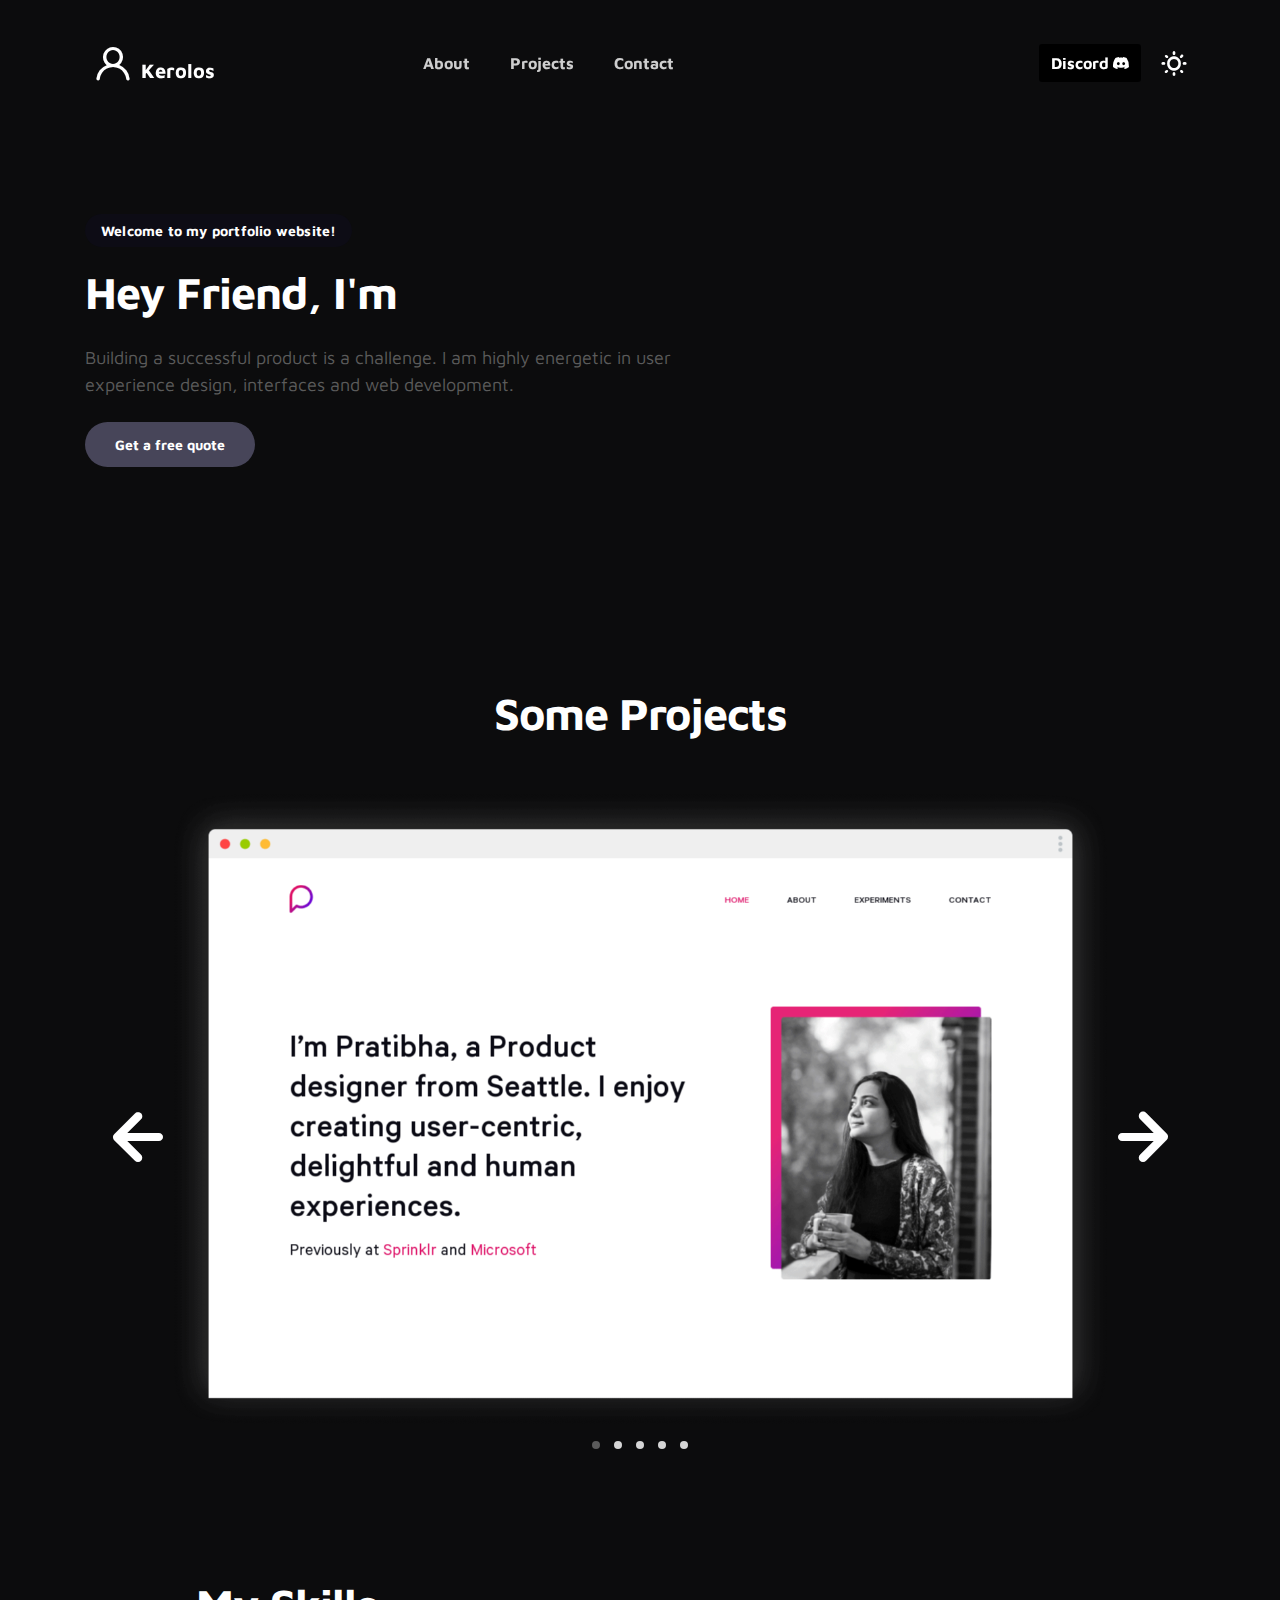
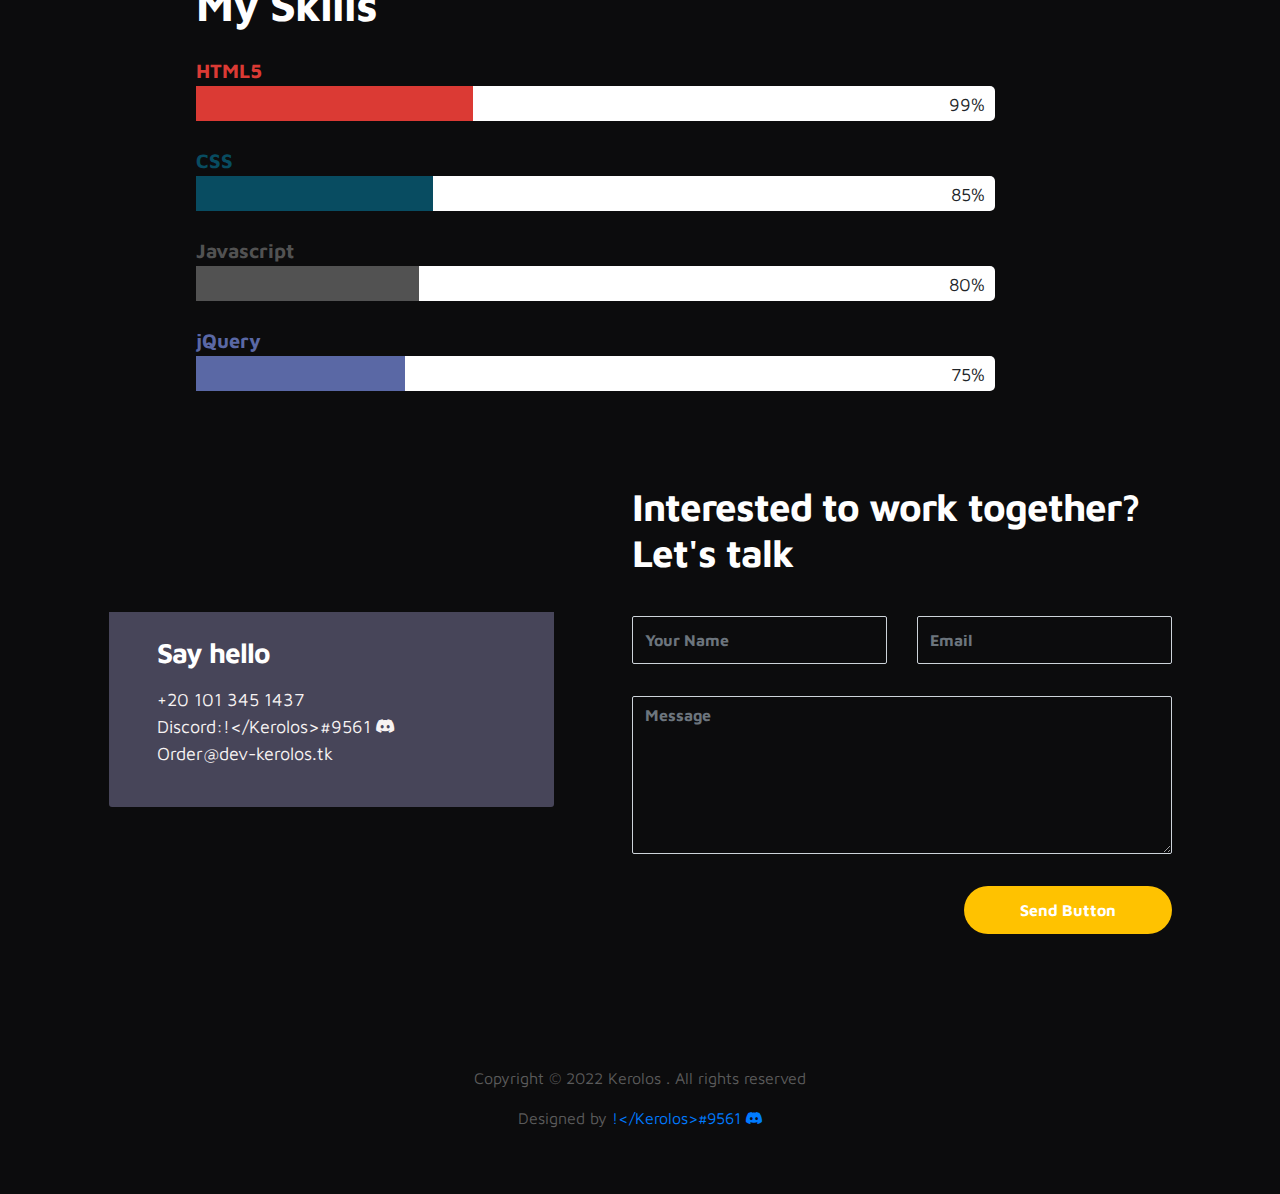
==== commit 723ee557: "Add files via upload" ====
--- a/index.html
+++ b/index.html
@@ -6,8 +6,8 @@
     <meta name="viewport" content="width=device-width, initial-scale=1, shrink-to-fit=no">
     <meta name="description" content="">
     <meta name="author" content="">
-
-    <title>Dev | kerolos</title>
+    <link rel="shortcut icon" href="/images/undraw/icon.png" type="image/x-icon">
+    <title>Dev | Kerolos</title>
 
     <link rel="stylesheet" href="css/bootstrap.min.css">
     <link rel="stylesheet" href="css/unicons.css">
@@ -17,14 +17,6 @@
 
     <!-- MAIN STYLE -->
     <link rel="stylesheet" href="css/tooplate-style.css">
-
-    <!--
-
-Tooplate 2115 Marvel
-
-https://www.tooplate.com/view/2115-marvel
-
--->
   </head>
 
   <body class="dark-mode">
@@ -55,6 +47,9 @@
           </ul>
 
           <ul class="navbar-nav ml-lg-auto">
+            <li class="nav-item" id="discord-all">
+              <a href="/bio.html" id="discord-link"><span>Discord <i class="bi bi-discord"></i></span></a>
+            </li>
             <div class="ml-lg-4">
               <div class="color-mode d-lg-flex justify-content-center align-items-center">
                 <i class="color-mode-icon active"></i>
@@ -69,7 +64,7 @@
     <!-- ABOUT -->
     <section class="about full-screen d-lg-flex justify-content-center align-items-center" id="about">
       <div class="container">
-        <div class="row">
+        <div class="row" id="up">
 
           <div class="col-lg-7 col-md-12 col-12 d-flex align-items-center">
             <div class="about-text">
@@ -203,16 +198,14 @@
 
           <div class="col-lg-5 mr-lg-5 col-12">
             <div class="google-map w-100" hidden>
-              <iframe
-                src="https://www.google.com/maps/embed?pb=!1m18!1m12!1m3!1d12088.558402180099!2d-73.99373482142036!3d40.75895421922642!2m3!1f0!2f0!3f0!3m2!1i1024!2i768!4f13.1!3m3!1m2!1s0x89c25855b8fb3083%3A0xa0f9aef176042a5c!2sTheater+District%2C+New+York%2C+NY%2C+USA!5e0!3m2!1sen!2smm!4v1549875377188"
-                width="400" height="300" frameborder="0" style="border:0" allowfullscreen></iframe>
+              <iframe src="" width="400" height="300" frameborder="0" style="border:0" allowfullscreen></iframe>
             </div>
 
             <div class="contact-info d-flex justify-content-between align-items-center py-4 px-lg-5">
               <div class="contact-info-item">
                 <h3 class="mb-3 text-white">Say hello</h3>
                 <p class="footer-text mb-0">+20 101 345 1437</p>
-                <p class="footer-text mb-0">Discord:!&lt;/Kerolos&gt;#9561 <a href="#footer"><i
+                <p class="footer-text mb-0">Discord:!&lt;/Kerolos&gt;#9561 <a href="/bio.html"><i
                       class="bi bi-discord"></i></a>
                 </p>
                 <p><a href="mailto:Order@dev-kerolos.tk">Order@dev-kerolos.tk</a></p>
@@ -268,7 +261,7 @@
           <div class="col-lg-12 col-12">
             <p class="copyright-text text-center">Copyright &copy; 2022 Kerolos . All rights reserved</p>
             <p title="Discord" class="copyright-text text-center">Designed by <a rel="nofollow" class="copy"
-                href="#Skills">!&lt;/Kerolos&gt;#9561 <i class="bi bi-discord"></i> </a></p>
+                href="/bio.html">!&lt;/Kerolos&gt;#9561 <i class="bi bi-discord"></i> </a></p>
 
           </div>
 
--- a/css/tooplate-style.css
+++ b/css/tooplate-style.css
@@ -632,4 +632,92 @@
   
   100%{ transform:rotate(360deg) ; -webkit-transform:rotate(360deg) ; -moz-transform:rotate(360deg) ; -ms-transform:rotate(360deg) ; -o-transform:rotate(360deg) ; }
   
+}
+
+#discord-all{
+  align-self: center;
+}
+
+#discord-link,#back-link{
+  padding: 10px 12px;
+  background-color: #000000ed;
+  color: white;
+  border-radius: 3px;
+  font-weight: bold;
+}
+#discord-link:hover i {
+  animation: moves 1s infinite ease-in-out;
+  animation-delay: 0.1s;
+  -webkit-animation: moves 1s infinite ease-in-out;
+  display: inline-block;
+}
+
+@media (max-width: 767px){
+ .nav-link,#discord-all {
+  margin-top: 7px;}
+}
+
+@media (max-width: 767px){
+  #up {
+    margin-top: 54px;}
+ }
+
+ /*--------------Bio---------------*/
+ .img-all{
+  text-align: -webkit-center;
+  margin-top: 42px;
+ }
+
+.info .img-bio{
+  height: 200px;
+  width: 200px;
+  border-radius: 50%;
+  display: inline-block;
+  background: url(/images/undraw/my-pic.png);
+  box-shadow: 0px 0px 9px #aaaaaa;
+
+ }
+ .info .img-bio:hover{
+  transform: scale(102%);
+ }
+.s-all{
+  background-color: rgb(34, 34, 34);
+  text-align: center;
+  margin-top: 26px;
+  width: 53%;
+  margin: 26px auto;
+  padding: 13px;
+ }
+ .Discord-info a,.s-all a{
+   color: white;
+   font-weight: bold;
+   display: block;
+ }
+.s-all:hover a{
+  color:#ffc200  ;
+}
+.s-all:hover{
+  box-shadow: 0px 0px 9px #aaaaaa;
+  transform: scale(102%);
+
+}
+ .dd{
+   margin-right: 20px;
+ }
+
+ 
+ .Discord-info:hover i{
+  animation: moves 1s infinite ease-in-out;
+  animation-delay: 0.1s;
+  -webkit-animation: moves 1s infinite ease-in-out;
+  display: inline-block;
+  color: #ffc200 ;
+}
+
+.info,.All-info{
+  transition: all 0.4s ease;
+  -webkit-transition: all 0.4s ease;
+  -moz-transition: all 0.4s ease;
+  -ms-transition: all 0.4s ease;
+  -o-transition: all 0.4s ease;
 }